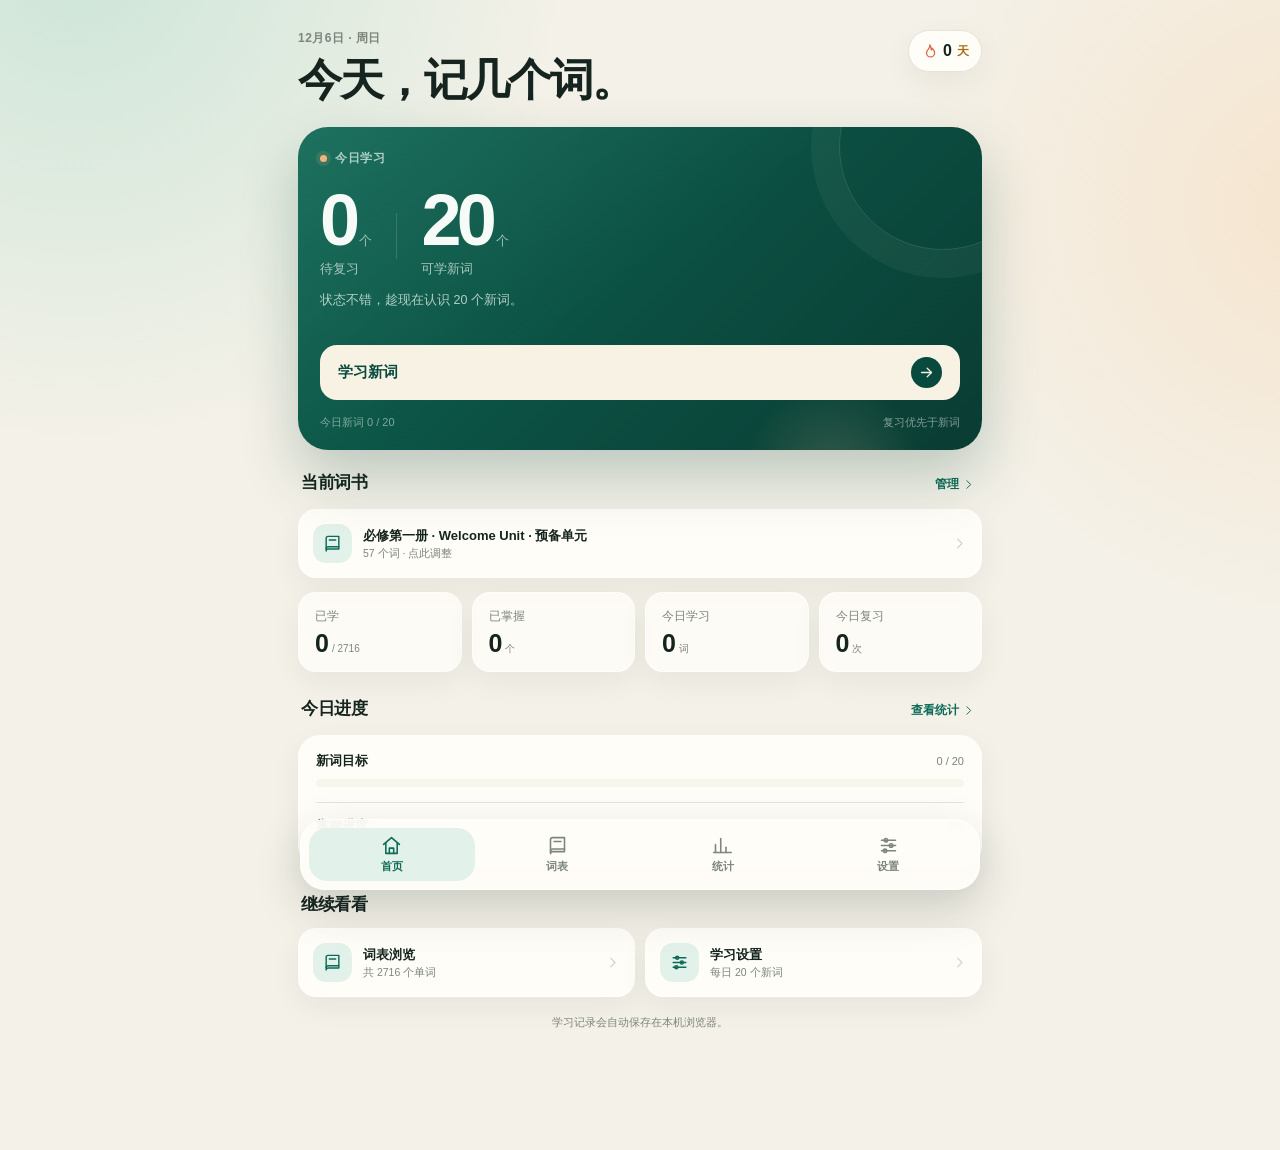
==== index.html @ fbceb752 "Add static vocab site and GitHub Pages workflow. Publish the repo root with configure-pages enableme" ====
<!DOCTYPE html>
<html lang="zh-CN">
<head>
  <meta charset="UTF-8">
  <meta name="viewport" content="width=device-width, initial-scale=1, viewport-fit=cover">
  <meta name="theme-color" content="#f4f1e8">
  <meta name="description" content="拾词：一款离线可用的轻量背单词应用，支持艾宾浩斯复习、发音与学习统计。">
  <title>拾词 · 背单词</title>
  <link rel="stylesheet" href="style.css">
</head>
<body>
  <div class="app" id="app">
    <main class="app-main" id="app-main">
      <!-- 首页 -->
      <section class="view" id="view-home" data-view="home"></section>

      <!-- 学习 / 复习 -->
      <section class="view study-view" id="view-study" data-view="study" hidden></section>

      <!-- 选择词书 -->
      <section class="view" id="view-books" data-view="books" hidden></section>

      <!-- 词表浏览 -->
      <section class="view" id="view-browse" data-view="browse" hidden></section>

      <!-- 学习统计 -->
      <section class="view" id="view-stats" data-view="stats" hidden></section>

      <!-- 设置 -->
      <section class="view" id="view-settings" data-view="settings" hidden></section>
    </main>

    <!-- 手机底部导航 -->
    <nav class="tabbar" id="tabbar" aria-label="主导航">
      <button class="tab-item" type="button" data-nav="home" aria-label="首页">
        <svg class="tab-icon" viewBox="0 0 24 24" fill="none" stroke="currentColor" stroke-width="1.8" stroke-linecap="round" stroke-linejoin="round" aria-hidden="true">
          <path d="M3 10.8 12 3l9 7.8"></path>
          <path d="M5.5 9.5V21h13V9.5"></path>
          <path d="M9.5 21v-6h5v6"></path>
        </svg>
        <span>首页</span>
      </button>
      <button class="tab-item" type="button" data-nav="browse" aria-label="词表">
        <svg class="tab-icon" viewBox="0 0 24 24" fill="none" stroke="currentColor" stroke-width="1.8" stroke-linecap="round" stroke-linejoin="round" aria-hidden="true">
          <path d="M4 5.5A2.5 2.5 0 0 1 6.5 3H20v16H6.5A2.5 2.5 0 0 0 4 21.5z"></path>
          <path d="M4 18.5A2.5 2.5 0 0 1 6.5 16H20"></path>
          <path d="M8 7.5h8"></path>
        </svg>
        <span>词表</span>
      </button>
      <button class="tab-item" type="button" data-nav="stats" aria-label="统计">
        <svg class="tab-icon" viewBox="0 0 24 24" fill="none" stroke="currentColor" stroke-width="1.8" stroke-linecap="round" stroke-linejoin="round" aria-hidden="true">
          <path d="M4 20V11"></path>
          <path d="M10 20V4"></path>
          <path d="M16 20v-6"></path>
          <path d="M22 20H2"></path>
        </svg>
        <span>统计</span>
      </button>
      <button class="tab-item" type="button" data-nav="settings" aria-label="设置">
        <svg class="tab-icon" viewBox="0 0 24 24" fill="none" stroke="currentColor" stroke-width="1.8" stroke-linecap="round" stroke-linejoin="round" aria-hidden="true">
          <path d="M4 6h16"></path>
          <path d="M4 12h16"></path>
          <path d="M4 18h16"></path>
          <circle cx="9" cy="6" r="2"></circle>
          <circle cx="15" cy="12" r="2"></circle>
          <circle cx="8" cy="18" r="2"></circle>
        </svg>
        <span>设置</span>
      </button>
    </nav>
  </div>

  <!-- 全局提示 -->
  <div class="toast" id="toast" role="status" aria-live="polite" aria-atomic="true"></div>

  <!-- 备份文件选择器 -->
  <input class="visually-hidden" id="import-backup-input" type="file" accept=".json,application/json" tabindex="-1" aria-hidden="true">

  <noscript>
    <div class="noscript">请启用 JavaScript 后使用拾词。</div>
  </noscript>

  <script src="words.js"></script>
  <script src="app.js"></script>
</body>
</html>
---- style.css ----
/* =========================================================
   拾词 · 样式
   手机优先、纯 CSS、无外部字体与资源。
   ========================================================= */

:root {
  --bg: #f4f1e8;
  --bg-glow: #dfeee6;
  --surface: #fffdf8;
  --surface-soft: #f8f5ec;
  --surface-tint: #eef7f2;
  --ink: #16241f;
  --ink-soft: #45524c;
  --muted: #7c857e;
  --line: #e8e3d8;
  --line-strong: #d5cfc1;

  --primary: #0d6b57;
  --primary-deep: #084b3e;
  --primary-soft: #e3f1eb;
  --accent: #d9673f;
  --accent-soft: #fbede5;
  --amber: #a96e17;
  --amber-soft: #fbf1dc;
  --danger: #b24f47;
  --danger-soft: #fae9e6;

  /* 图表色：来自经验证的双色分类色板（surface 上的对比度与色盲可分辨性均通过校验） */
  --chart-learned: #2a78d6;
  --chart-review: #eb6834;
  --chart-surface: #fffdf8;

  --shadow-soft: 0 10px 30px rgba(27, 49, 39, 0.06);
  --shadow-card: 0 22px 60px rgba(27, 49, 39, 0.11);
  --shadow-dock: 0 18px 46px rgba(24, 44, 35, 0.18);

  --radius-xl: 30px;
  --radius-lg: 22px;
  --radius-md: 16px;
  --radius-sm: 12px;
  --page-max: 720px;
  --dock-width: 680px;

  color-scheme: light;
}

* {
  box-sizing: border-box;
}

html {
  min-height: 100%;
  background: var(--bg);
}

body {
  min-width: 300px;
  min-height: 100vh;
  min-height: 100dvh;
  margin: 0;
  color: var(--ink);
  background:
    radial-gradient(circle at 6% -4%, rgba(190, 225, 210, 0.72), transparent 31rem),
    radial-gradient(circle at 103% 18%, rgba(246, 218, 184, 0.54), transparent 26rem),
    var(--bg);
  font-family: -apple-system, BlinkMacSystemFont, "Segoe UI", "PingFang SC",
    "Hiragino Sans GB", "Microsoft YaHei", "Noto Sans CJK SC", sans-serif;
  -webkit-font-smoothing: antialiased;
  -webkit-tap-highlight-color: transparent;
}

button,
input,
textarea {
  font: inherit;
}

button {
  color: inherit;
  border: 0;
  cursor: pointer;
}

button:disabled {
  cursor: not-allowed;
}

button,
a,
input,
textarea {
  -webkit-tap-highlight-color: transparent;
}

button:focus-visible,
a:focus-visible,
input:focus-visible,
textarea:focus-visible,
[tabindex]:focus-visible {
  outline: 3px solid rgba(13, 107, 87, 0.22);
  outline-offset: 2px;
}

::selection {
  color: #fff;
  background: var(--primary);
}

[hidden],
.visually-hidden {
  display: none !important;
}

.sr-only {
  position: absolute !important;
  width: 1px !important;
  height: 1px !important;
  padding: 0 !important;
  margin: -1px !important;
  overflow: hidden !important;
  clip: rect(0, 0, 0, 0) !important;
  white-space: nowrap !important;
  border: 0 !important;
}

.noscript {
  position: fixed;
  inset: 20px;
  z-index: 100;
  height: fit-content;
  padding: 18px;
  color: var(--ink);
  text-align: center;
  background: var(--surface);
  border-radius: var(--radius-md);
  box-shadow: var(--shadow-card);
}

.app {
  position: relative;
  width: 100%;
  max-width: var(--page-max);
  min-height: 100vh;
  min-height: 100dvh;
  margin: 0 auto;
}

.app-main {
  width: 100%;
}

.view {
  width: 100%;
}

.page {
  width: 100%;
  max-width: var(--page-max);
  min-height: 100vh;
  min-height: 100dvh;
  margin: 0 auto;
  padding: calc(24px + env(safe-area-inset-top)) 18px calc(118px + env(safe-area-inset-bottom));
}

.icon {
  display: inline-block;
  flex: 0 0 auto;
  vertical-align: -0.15em;
}

/* ---------- 底部导航 ---------- */

.tabbar {
  position: fixed;
  z-index: 30;
  bottom: calc(10px + env(safe-area-inset-bottom));
  left: 50%;
  display: grid;
  grid-template-columns: repeat(4, 1fr);
  width: min(calc(100% - 24px), var(--dock-width));
  padding: 8px;
  background: rgba(255, 253, 248, 0.92);
  border: 1px solid rgba(255, 255, 255, 0.78);
  border-radius: 25px;
  box-shadow: var(--shadow-dock);
  backdrop-filter: blur(20px) saturate(140%);
  -webkit-backdrop-filter: blur(20px) saturate(140%);
  transform: translateX(-50%);
}

.app.is-studying .tabbar {
  display: none;
}

.tab-item {
  display: flex;
  flex-direction: column;
  gap: 3px;
  align-items: center;
  justify-content: center;
  min-width: 0;
  height: 53px;
  color: var(--muted);
  background: transparent;
  border-radius: 18px;
  font-size: 11px;
  font-weight: 600;
  transition: color 160ms ease, background 160ms ease, transform 160ms ease;
}

.tab-item:active {
  transform: scale(0.94);
}

.tab-item.is-active {
  color: var(--primary);
  background: var(--primary-soft);
}

.tab-icon {
  width: 21px;
  height: 21px;
}

/* ---------- 通用标题与按钮 ---------- */

.page-head {
  display: flex;
  gap: 16px;
  align-items: flex-start;
  justify-content: space-between;
  margin-bottom: 22px;
}

.page-kicker,
.eyebrow {
  margin: 0 0 7px;
  color: var(--muted);
  font-size: 12px;
  font-weight: 650;
  letter-spacing: 0.1em;
}

.page-title {
  margin: 0;
  font-size: clamp(29px, 7.2vw, 38px);
  line-height: 1.16;
  letter-spacing: -0.035em;
}

.page-sub {
  max-width: 31em;
  margin: 9px 0 0;
  color: var(--ink-soft);
  font-size: 13.5px;
  line-height: 1.65;
}

.section {
  margin-top: 26px;
}

.section-head {
  display: flex;
  gap: 12px;
  align-items: baseline;
  justify-content: space-between;
  margin-bottom: 12px;
  padding: 0 3px;
}

.section-head h2 {
  margin: 0;
  font-size: 17px;
  line-height: 1.3;
  letter-spacing: -0.015em;
}

.text-link {
  display: inline-flex;
  gap: 3px;
  align-items: center;
  padding: 4px;
  color: var(--primary);
  background: transparent;
  font-size: 12px;
  font-weight: 650;
}

.btn {
  display: inline-flex;
  gap: 8px;
  align-items: center;
  justify-content: center;
  min-height: 48px;
  padding: 0 18px;
  border: 1px solid transparent;
  border-radius: 15px;
  font-size: 14px;
  font-weight: 700;
  transition: transform 150ms ease, background 150ms ease, border-color 150ms ease, opacity 150ms ease;
}

.btn:active {
  transform: scale(0.975);
}

.btn-primary {
  color: #fff;
  background: var(--primary);
}

.btn-primary:hover {
  background: var(--primary-deep);
}

.btn-secondary {
  color: var(--primary-deep);
  background: var(--surface);
  border-color: var(--line);
}

.btn-secondary:hover {
  background: var(--surface-soft);
  border-color: var(--line-strong);
}

.btn-ghost {
  color: var(--ink-soft);
  background: transparent;
  border-color: var(--line);
}

.btn-danger {
  color: var(--danger);
  background: var(--danger-soft);
  border-color: rgba(178, 79, 71, 0.16);
}

.btn-danger:hover {
  background: #f6deda;
}

.btn-block {
  width: 100%;
}

.btn-small {
  min-height: 39px;
  padding: 0 13px;
  border-radius: 12px;
  font-size: 12.5px;
}

.btn:disabled {
  opacity: 0.55;
}

.icon-button {
  display: inline-flex;
  flex: 0 0 auto;
  align-items: center;
  justify-content: center;
  width: 44px;
  height: 44px;
  color: var(--ink-soft);
  background: var(--surface);
  border: 1px solid var(--line);
  border-radius: 50%;
  transition: transform 150ms ease, background 150ms ease;
}

.icon-button:hover {
  background: var(--surface-soft);
}

.icon-button:active {
  transform: scale(0.93);
}

/* =========================================================
   首页
   ========================================================= */

.home-head {
  display: flex;
  gap: 16px;
  align-items: flex-start;
  justify-content: space-between;
  margin: 6px 0 22px;
}

.home-head h1 {
  max-width: 9em;
  margin: 0;
  font-size: clamp(31px, 8.5vw, 44px);
  line-height: 1.13;
  letter-spacing: -0.045em;
}

.date-label {
  margin: 0 0 8px;
  color: var(--muted);
  font-size: 12px;
  font-weight: 600;
  letter-spacing: 0.04em;
}

.streak-chip {
  display: flex;
  flex: 0 0 auto;
  gap: 5px;
  align-items: center;
  min-height: 42px;
  padding: 0 12px;
  color: var(--amber);
  background: var(--surface);
  border: 1px solid var(--line);
  border-radius: 999px;
  box-shadow: var(--shadow-soft);
  font-size: 12px;
  font-weight: 600;
}

.streak-chip strong {
  color: var(--ink);
  font-size: 16px;
  font-weight: 750;
}

.streak-chip .icon {
  color: var(--accent);
}

.hero-card {
  position: relative;
  overflow: hidden;
  padding: 23px 22px 20px;
  color: #f6fbf7;
  background:
    linear-gradient(145deg, rgba(255, 255, 255, 0.07), transparent 48%),
    linear-gradient(135deg, #0d6653 0%, #0b4d40 58%, #0a3c33 100%);
  border-radius: var(--radius-xl);
  box-shadow: 0 26px 58px rgba(9, 67, 54, 0.24);
}

.hero-card::before,
.hero-card::after {
  position: absolute;
  pointer-events: none;
  content: "";
  border-radius: 50%;
}

.hero-card::before {
  top: -84px;
  right: -64px;
  width: 205px;
  height: 205px;
  border: 1px solid rgba(220, 244, 230, 0.14);
  box-shadow: 0 0 0 28px rgba(220, 244, 230, 0.045);
}

.hero-card::after {
  right: 58px;
  bottom: -112px;
  width: 180px;
  height: 180px;
  background: radial-gradient(circle, rgba(246, 205, 164, 0.17), transparent 70%);
}

.hero-kicker {
  position: relative;
  z-index: 1;
  display: flex;
  gap: 8px;
  align-items: center;
  margin: 0;
  color: rgba(238, 249, 243, 0.7);
  font-size: 12px;
  font-weight: 600;
  letter-spacing: 0.06em;
}

.hero-kicker::before {
  width: 7px;
  height: 7px;
  background: #f0b57d;
  border-radius: 50%;
  box-shadow: 0 0 0 4px rgba(240, 181, 125, 0.13);
  content: "";
}

.hero-stats {
  position: relative;
  z-index: 1;
  display: flex;
  gap: 24px;
  align-items: flex-end;
  margin: 20px 0 13px;
}

.hero-stat {
  min-width: 0;
}

.hero-number {
  display: inline-block;
  font-size: clamp(52px, 15vw, 72px);
  font-weight: 760;
  line-height: 0.92;
  letter-spacing: -0.065em;
}

.hero-unit {
  margin-left: 4px;
  color: rgba(242, 249, 245, 0.62);
  font-size: 13px;
  font-weight: 500;
}

.hero-label {
  display: block;
  margin-top: 8px;
  color: rgba(242, 249, 245, 0.67);
  font-size: 12.5px;
}

.hero-divider {
  width: 1px;
  height: 46px;
  margin-bottom: 19px;
  background: rgba(255, 255, 255, 0.14);
}

.hero-copy {
  position: relative;
  z-index: 1;
  min-height: 2.9em;
  margin: 0 0 18px;
  color: rgba(241, 249, 245, 0.72);
  font-size: 12.5px;
  line-height: 1.55;
}

.hero-cta {
  position: relative;
  z-index: 1;
  display: flex;
  gap: 10px;
  align-items: center;
  justify-content: space-between;
  width: 100%;
  min-height: 55px;
  padding: 0 18px;
  color: var(--primary-deep);
  background: #f8f2e4;
  border-radius: 17px;
  font-size: 14.5px;
  font-weight: 750;
  transition: transform 150ms ease, background 150ms ease;
}

.hero-cta:not(:disabled):hover {
  background: #fffaf0;
}

.hero-cta:not(:disabled):active {
  transform: scale(0.985);
}

.hero-cta:disabled {
  color: rgba(8, 75, 62, 0.52);
  background: rgba(248, 242, 228, 0.54);
}

.hero-cta-arrow {
  display: inline-flex;
  align-items: center;
  justify-content: center;
  width: 31px;
  height: 31px;
  color: #f8f2e4;
  background: var(--primary-deep);
  border-radius: 50%;
}

.hero-cta:disabled .hero-cta-arrow {
  color: rgba(8, 75, 62, 0.42);
  background: rgba(8, 75, 62, 0.09);
}

.hero-foot {
  position: relative;
  z-index: 1;
  display: flex;
  gap: 12px;
  align-items: center;
  justify-content: space-between;
  margin-top: 15px;
  color: rgba(241, 249, 245, 0.5);
  font-size: 11px;
}

.hero-foot span:last-child {
  text-align: right;
}

.stats-grid {
  display: grid;
  grid-template-columns: repeat(2, minmax(0, 1fr));
  gap: 10px;
  margin-top: 14px;
}

.stat-card {
  min-width: 0;
  padding: 16px 16px 15px;
  background: rgba(255, 253, 248, 0.82);
  border: 1px solid rgba(255, 255, 255, 0.72);
  border-radius: 18px;
  box-shadow: var(--shadow-soft);
}

.stat-label {
  display: block;
  margin-bottom: 7px;
  color: var(--muted);
  font-size: 11.5px;
}

.stat-value {
  display: flex;
  gap: 4px;
  align-items: baseline;
  color: var(--ink);
  font-size: 25px;
  font-weight: 750;
  line-height: 1;
  letter-spacing: -0.04em;
}

.stat-value small {
  color: var(--muted);
  font-size: 10px;
  font-weight: 500;
  letter-spacing: 0;
}

.panel {
  padding: 17px 17px 15px;
  background: var(--surface);
  border: 1px solid rgba(255, 255, 255, 0.7);
  border-radius: var(--radius-lg);
  box-shadow: var(--shadow-soft);
}

.goal-row + .goal-row {
  margin-top: 15px;
  padding-top: 15px;
  border-top: 1px solid var(--line);
}

.goal-head {
  display: flex;
  gap: 12px;
  align-items: baseline;
  justify-content: space-between;
  margin-bottom: 9px;
  color: var(--ink-soft);
  font-size: 12.5px;
}

.goal-head strong {
  color: var(--ink);
  font-size: 12.5px;
}

.goal-head span {
  color: var(--muted);
  font-size: 11px;
}

.progress-track {
  width: 100%;
  height: 8px;
  overflow: hidden;
  background: var(--surface-soft);
  border-radius: 999px;
}

.progress-fill {
  display: block;
  width: 0;
  height: 100%;
  background: linear-gradient(90deg, #0d6b57, #55a786);
  border-radius: inherit;
  transition: width 420ms cubic-bezier(0.2, 0.75, 0.2, 1);
}

.progress-fill.is-warm {
  background: linear-gradient(90deg, #d9673f, #e8a06e);
}

.link-grid {
  display: grid;
  grid-template-columns: repeat(2, minmax(0, 1fr));
  gap: 10px;
}

.link-card {
  display: flex;
  gap: 11px;
  align-items: center;
  min-width: 0;
  padding: 14px;
  text-align: left;
  background: var(--surface);
  border: 1px solid rgba(255, 255, 255, 0.7);
  border-radius: 18px;
  box-shadow: var(--shadow-soft);
  transition: transform 150ms ease, box-shadow 150ms ease;
}

.link-card:hover {
  box-shadow: 0 14px 35px rgba(27, 49, 39, 0.09);
  transform: translateY(-1px);
}

.link-card:active {
  transform: scale(0.98);
}

.link-icon {
  display: flex;
  flex: 0 0 auto;
  align-items: center;
  justify-content: center;
  width: 39px;
  height: 39px;
  color: var(--primary);
  background: var(--primary-soft);
  border-radius: 13px;
}

.link-copy {
  min-width: 0;
}

.link-copy strong {
  display: block;
  font-size: 13px;
  line-height: 1.4;
}

.link-copy span {
  display: block;
  overflow: hidden;
  margin-top: 2px;
  color: var(--muted);
  font-size: 10.5px;
  text-overflow: ellipsis;
  white-space: nowrap;
}

.link-arrow {
  margin-left: auto;
  color: var(--line-strong);
}

.muted-note {
  margin: 17px 4px 0;
  color: var(--muted);
  font-size: 11px;
  line-height: 1.6;
  text-align: center;
}

.empty-home {
  padding: 44px 22px;
  text-align: center;
  background: var(--surface);
  border: 1px dashed var(--line-strong);
  border-radius: var(--radius-lg);
}

.empty-home .empty-icon {
  margin: 0 auto 14px;
}

/* =========================================================
   学习 / 复习
   ========================================================= */

.study-view {
  padding: 0;
}

.study-page {
  display: flex;
  flex-direction: column;
  width: 100%;
  max-width: var(--page-max);
  height: 100vh;
  height: 100dvh;
  margin: 0 auto;
  padding: calc(12px + env(safe-area-inset-top)) 16px calc(14px + env(safe-area-inset-bottom));
  overflow: hidden;
}

.study-topbar {
  display: flex;
  flex: 0 0 auto;
  gap: 13px;
  align-items: center;
  padding: 0 2px 13px;
}

.study-back {
  width: 42px;
  height: 42px;
  background: rgba(255, 253, 248, 0.78);
}

.study-progress {
  flex: 1;
  min-width: 0;
}

.study-progress-copy {
  display: flex;
  gap: 10px;
  align-items: center;
  justify-content: space-between;
  margin-bottom: 7px;
  color: var(--muted);
  font-size: 11px;
}

.study-progress-copy strong {
  color: var(--ink-soft);
  font-weight: 700;
}

.study-progress-copy span:last-child {
  overflow: hidden;
  text-overflow: ellipsis;
  white-space: nowrap;
}

.study-progress-track {
  width: 100%;
  height: 6px;
  overflow: hidden;
  background: rgba(255, 253, 248, 0.66);
  border-radius: 999px;
}

.study-progress-fill {
  display: block;
  width: 0;
  height: 100%;
  background: var(--primary);
  border-radius: inherit;
  transition: width 300ms ease;
}

.study-main {
  display: flex;
  flex: 1 1 auto;
  flex-direction: column;
  min-height: 0;
}

.word-card {
  display: flex;
  flex: 1 1 auto;
  flex-direction: column;
  min-height: 0;
  padding: 19px 20px 22px;
  overflow-y: auto;
  overscroll-behavior: contain;
  background: var(--surface);
  border: 1px solid rgba(255, 255, 255, 0.82);
  border-radius: var(--radius-xl);
  box-shadow: var(--shadow-card);
  scrollbar-width: thin;
  scrollbar-color: var(--line-strong) transparent;
  animation: card-in 280ms cubic-bezier(0.2, 0.78, 0.2, 1);
}

@keyframes card-in {
  from {
    opacity: 0;
    transform: translateY(8px) scale(0.992);
  }
  to {
    opacity: 1;
    transform: translateY(0) scale(1);
  }
}

.card-meta {
  display: flex;
  flex: 0 0 auto;
  gap: 10px;
  align-items: center;
  justify-content: space-between;
}

.card-meta-left {
  display: flex;
  flex-wrap: wrap;
  gap: 7px;
  align-items: center;
  min-width: 0;
}

.mode-badge {
  display: inline-flex;
  gap: 5px;
  align-items: center;
  height: 27px;
  padding: 0 10px;
  border-radius: 999px;
  font-size: 10.5px;
  font-weight: 700;
  letter-spacing: 0.03em;
}

.mode-badge.is-new {
  color: #92512f;
  background: var(--accent-soft);
}

.mode-badge.is-review {
  color: var(--primary-deep);
  background: var(--primary-soft);
}

.stage-label {
  color: var(--muted);
  font-size: 10.5px;
  font-variant-numeric: tabular-nums;
}

.card-tag {
  color: var(--muted);
  font-size: 10.5px;
}

.word-main {
  flex: 0 0 auto;
  padding: clamp(23px, 5.5vh, 48px) 0 20px;
  text-align: center;
}

.word-title {
  max-width: 100%;
  margin: 0;
  overflow-wrap: anywhere;
  color: var(--ink);
  font-size: clamp(45px, 13.2vw, 70px);
  font-weight: 760;
  line-height: 1.03;
  letter-spacing: -0.045em;
}

.word-title.is-long {
  font-size: clamp(32px, 9.8vw, 50px);
  letter-spacing: -0.03em;
}

.word-phonetic {
  min-height: 1.4em;
  margin: 12px 0 0;
  color: var(--muted);
  font-size: 14px;
  letter-spacing: 0.015em;
}

.audio-actions {
  display: flex;
  gap: 8px;
  justify-content: center;
  margin-top: 15px;
}

.audio-pill {
  display: inline-flex;
  gap: 5px;
  align-items: center;
  justify-content: center;
  height: 34px;
  padding: 0 12px;
  color: var(--ink-soft);
  background: var(--surface-soft);
  border: 1px solid var(--line);
  border-radius: 999px;
  font-size: 11.5px;
  font-weight: 650;
  transition: color 150ms ease, background 150ms ease, transform 150ms ease;
}

.audio-pill:hover {
  color: var(--primary);
  background: var(--primary-soft);
}

.audio-pill:active {
  transform: scale(0.94);
}

.meaning-zone {
  flex: 0 0 auto;
  margin-top: auto;
}

.meaning-cover {
  display: flex;
  flex-direction: column;
  gap: 6px;
  align-items: center;
  justify-content: center;
  width: 100%;
  min-height: clamp(158px, 25vh, 218px);
  padding: 20px;
  color: var(--ink-soft);
  background:
    radial-gradient(circle at 50% 20%, rgba(227, 241, 235, 0.85), transparent 48%),
    var(--surface-soft);
  border: 1px dashed var(--line-strong);
  border-radius: 20px;
  transition: background 180ms ease, border-color 180ms ease;
}

.meaning-cover:hover {
  background:
    radial-gradient(circle at 50% 20%, rgba(227, 241, 235, 1), transparent 50%),
    var(--surface-soft);
  border-color: #bfcfc5;
}

.meaning-cover:active {
  transform: scale(0.995);
}

.meaning-cover-icon {
  display: flex;
  align-items: center;
  justify-content: center;
  width: 46px;
  height: 46px;
  margin-bottom: 3px;
  color: var(--primary);
  background: rgba(255, 253, 248, 0.75);
  border-radius: 50%;
  box-shadow: 0 8px 18px rgba(13, 107, 87, 0.08);
}

.meaning-cover-title {
  color: var(--ink);
  font-size: 14px;
  font-weight: 700;
}

.meaning-cover-sub {
  color: var(--muted);
  font-size: 11px;
}

.meaning-content {
  padding: 2px 0 0;
  animation: fade-up 220ms ease both;
}

@keyframes fade-up {
  from {
    opacity: 0;
    transform: translateY(5px);
  }
  to {
    opacity: 1;
    transform: translateY(0);
  }
}

.definition-line {
  display: flex;
  gap: 9px;
  align-items: flex-start;
}

.pos-pill {
  display: inline-flex;
  flex: 0 0 auto;
  align-items: center;
  height: 24px;
  margin-top: 2px;
  padding: 0 8px;
  color: var(--primary);
  background: var(--primary-soft);
  border-radius: 7px;
  font-size: 10.5px;
  font-weight: 700;
}

.definition-text {
  margin: 0;
  color: var(--ink);
  font-size: clamp(18px, 4.5vw, 21px);
  font-weight: 620;
  line-height: 1.55;
}

.info-block {
  margin-top: 17px;
  padding-top: 15px;
  border-top: 1px solid var(--line);
}

.info-title {
  margin: 0 0 9px;
  color: var(--muted);
  font-size: 10px;
  font-weight: 700;
  letter-spacing: 0.11em;
}

.collocation-list {
  display: grid;
  gap: 6px;
  margin: 0;
  padding: 0;
  list-style: none;
}

.collocation-item {
  display: flex;
  gap: 12px;
  align-items: baseline;
  justify-content: space-between;
  padding: 9px 11px;
  background: var(--surface-soft);
  border-radius: 11px;
}

.collocation-en {
  color: var(--ink);
  font-size: 13px;
  font-weight: 600;
  line-height: 1.45;
  overflow-wrap: anywhere;
}

.collocation-cn {
  flex: 0 0 auto;
  color: var(--muted);
  font-size: 11px;
  line-height: 1.45;
  text-align: right;
}

.example-box {
  margin: 0;
  padding: 12px 14px;
  background: var(--surface-tint);
  border-left: 3px solid var(--primary);
  border-radius: 0 13px 13px 0;
}

.example-en {
  margin: 0;
  color: var(--ink);
  font-size: 13.5px;
  line-height: 1.65;
  overflow-wrap: anywhere;
}

.example-cn {
  margin: 5px 0 0;
  color: var(--ink-soft);
  font-size: 11.5px;
  line-height: 1.6;
}

.study-bottom {
  flex: 0 0 auto;
  padding-top: 4px;
}

.rating-bar {
  display: grid;
  grid-template-columns: repeat(3, minmax(0, 1fr));
  gap: 9px;
  padding-top: 11px;
}

.rating-btn {
  display: flex;
  gap: 8px;
  align-items: center;
  justify-content: center;
  min-width: 0;
  height: 66px;
  padding: 0 10px;
  border: 1px solid transparent;
  border-radius: 18px;
  transition: transform 140ms ease, filter 140ms ease, background 140ms ease;
}

.rating-btn:active {
  transform: scale(0.96);
}

.rating-icon {
  display: flex;
  flex: 0 0 auto;
  align-items: center;
  justify-content: center;
  width: 28px;
  height: 28px;
  border-radius: 50%;
  font-size: 14px;
  font-weight: 800;
}

.rating-copy {
  display: flex;
  flex-direction: column;
  min-width: 0;
  text-align: left;
}

.rating-copy b {
  font-size: 13.5px;
  line-height: 1.3;
  white-space: nowrap;
}

.rating-copy small {
  margin-top: 2px;
  font-size: 9.5px;
  font-weight: 500;
  white-space: nowrap;
  opacity: 0.68;
}

.rating-known {
  color: #0b604f;
  background: #e7f4ed;
  border-color: #d1eadd;
}

.rating-known .rating-icon {
  color: #fff;
  background: #1d856b;
}

.rating-fuzzy {
  color: #8d5e14;
  background: #fcf2df;
  border-color: #f1e2c4;
}

.rating-fuzzy .rating-icon {
  color: #fff;
  background: #cf9236;
}

.rating-unknown {
  color: #99433b;
  background: #fbece9;
  border-color: #f1d8d3;
}

.rating-unknown .rating-icon {
  color: #fff;
  background: #c8675d;
}

/* =========================================================
   选择词书 / 册与单元筛选
   ========================================================= */

.selection-section {
  margin-top: 22px;
}

.selection-card {
  width: 100%;
}

.filter-row {
  display: flex;
  flex-wrap: wrap;
  gap: 8px;
  margin-top: 10px;
}

.filter-field {
  display: flex;
  flex: 1 1 140px;
  gap: 8px;
  align-items: center;
  min-width: 0;
  height: 42px;
  padding: 0 12px;
  background: rgba(255, 253, 248, 0.78);
  border: 1px solid var(--line);
  border-radius: 13px;
}

.filter-label {
  flex: 0 0 auto;
  color: var(--muted);
  font-size: 11px;
  font-weight: 650;
}

.filter-select {
  flex: 1 1 auto;
  width: 100%;
  min-width: 0;
  height: 38px;
  color: var(--ink-soft);
  background: transparent;
  border: 0;
  outline: none;
  font-size: 12px;
  font-weight: 600;
}

.filter-select:focus-visible {
  outline: 2px solid rgba(13, 107, 87, 0.22);
  outline-offset: 2px;
  border-radius: 6px;
}

.books-summary {
  display: flex;
  gap: 12px;
  align-items: flex-start;
  justify-content: space-between;
  margin-bottom: 16px;
  padding: 17px 18px;
  background: linear-gradient(135deg, var(--surface-tint), var(--surface));
  border: 1px solid rgba(13, 107, 87, 0.12);
  border-radius: var(--radius-lg);
  box-shadow: var(--shadow-soft);
}

.books-summary-main {
  min-width: 0;
}

.books-summary-count {
  margin: 0;
  font-size: 19px;
  font-weight: 750;
  line-height: 1.3;
  letter-spacing: -0.02em;
}

.books-summary-copy {
  margin: 5px 0 0;
  color: var(--ink-soft);
  font-size: 11.5px;
  line-height: 1.6;
}

.books-summary .text-link {
  flex: 0 0 auto;
  white-space: nowrap;
}

.book-list {
  display: grid;
  gap: 10px;
}

.book-card {
  overflow: hidden;
  background: rgba(255, 253, 248, 0.92);
  border: 1px solid rgba(255, 255, 255, 0.72);
  border-radius: 20px;
  box-shadow: var(--shadow-soft);
  transition: border-color 160ms ease;
}

.book-card.has-selection {
  border-color: rgba(13, 107, 87, 0.25);
}

.book-card-head {
  display: flex;
  gap: 4px;
  align-items: stretch;
  padding: 4px 8px 4px 4px;
}

.book-toggle {
  display: flex;
  flex: 1 1 auto;
  gap: 10px;
  align-items: center;
  min-width: 0;
  padding: 11px 10px;
  text-align: left;
  background: transparent;
  border-radius: 14px;
  transition: background 150ms ease;
}

.book-toggle:hover {
  background: var(--surface-soft);
}

.book-toggle-copy {
  display: flex;
  flex-direction: column;
  gap: 3px;
  min-width: 0;
}

.book-name {
  font-size: 15px;
  font-weight: 750;
  line-height: 1.35;
  letter-spacing: -0.01em;
}

.book-count {
  color: var(--muted);
  font-size: 11px;
  line-height: 1.4;
}

.book-chevron {
  flex: 0 0 auto;
  margin-left: auto;
  color: var(--line-strong);
  transition: transform 160ms ease;
}

.book-chevron.is-open {
  transform: rotate(90deg);
}

.book-select-all {
  display: flex;
  flex: 0 0 auto;
  gap: 6px;
  align-items: center;
  padding: 0 9px;
  color: var(--ink-soft);
  font-size: 11.5px;
  font-weight: 650;
  white-space: nowrap;
  cursor: pointer;
}

.book-select-all input,
.unit-option input {
  flex: 0 0 auto;
  width: 17px;
  height: 17px;
  margin: 0;
  accent-color: var(--primary);
}

.book-panel {
  padding: 0 12px 12px;
}

.unit-option {
  display: flex;
  gap: 11px;
  align-items: center;
  padding: 11px 10px;
  border-top: 1px solid var(--line);
  border-radius: 10px;
  cursor: pointer;
  transition: background 150ms ease;
}

.unit-option:hover {
  background: var(--surface-soft);
}

.unit-option.is-selected {
  background: rgba(227, 241, 235, 0.5);
}

.unit-copy {
  display: flex;
  flex: 1 1 auto;
  gap: 10px;
  align-items: center;
  justify-content: space-between;
  min-width: 0;
}

.unit-title {
  min-width: 0;
  font-size: 13px;
  line-height: 1.45;
}

.unit-count {
  flex: 0 0 auto;
  color: var(--muted);
  font-size: 10.5px;
  white-space: nowrap;
}

@media (max-width: 360px) {
  .book-select-all {
    padding: 0 5px;
    font-size: 10.5px;
  }

  .book-count {
    font-size: 10px;
  }
}

@media (hover: hover) {
  .rating-known:hover {
    background: #dcf0e7;
  }

  .rating-fuzzy:hover {
    background: #faebd1;
  }

  .rating-unknown:hover {
    background: #f8e2de;
  }
}

.rating-hint {
  margin: 8px 0 0;
  color: var(--muted);
  font-size: 10px;
  text-align: center;
}

.app.is-answering .rating-btn {
  pointer-events: none;
}

/* 本轮完成 */

.summary-shell {
  display: flex;
  flex: 1 1 auto;
  min-height: 0;
  align-items: center;
  justify-content: center;
  padding: 10px 0;
}

.summary-card {
  width: 100%;
  max-width: 460px;
  padding: 32px 23px 24px;
  text-align: center;
  background: var(--surface);
  border: 1px solid rgba(255, 255, 255, 0.82);
  border-radius: var(--radius-xl);
  box-shadow: var(--shadow-card);
  animation: card-in 280ms ease both;
}

.summary-orbit {
  position: relative;
  display: flex;
  align-items: center;
  justify-content: center;
  width: 82px;
  height: 82px;
  margin: 0 auto 20px;
  background: var(--primary-soft);
  border-radius: 50%;
}

.summary-orbit::before,
.summary-orbit::after {
  position: absolute;
  border: 1px solid rgba(13, 107, 87, 0.12);
  border-radius: 50%;
  content: "";
}

.summary-orbit::before {
  inset: -8px;
}

.summary-orbit::after {
  inset: -17px;
  border-color: rgba(13, 107, 87, 0.07);
}

.summary-icon {
  display: flex;
  align-items: center;
  justify-content: center;
  width: 52px;
  height: 52px;
  color: #fff;
  background: var(--primary);
  border-radius: 50%;
  box-shadow: 0 10px 25px rgba(13, 107, 87, 0.26);
}

.summary-eyebrow {
  margin: 0 0 8px;
  color: var(--primary);
  font-size: 11px;
  font-weight: 700;
  letter-spacing: 0.12em;
}

.summary-title {
  margin: 0;
  font-size: clamp(25px, 7vw, 33px);
  line-height: 1.25;
  letter-spacing: -0.035em;
}

.summary-copy {
  margin: 9px auto 21px;
  color: var(--ink-soft);
  font-size: 12.5px;
  line-height: 1.65;
}

.summary-metrics {
  display: grid;
  grid-template-columns: repeat(3, minmax(0, 1fr));
  gap: 8px;
  margin-bottom: 20px;
  padding: 13px 5px;
  background: var(--surface-soft);
  border-radius: 16px;
}

.summary-metric strong {
  display: block;
  color: var(--ink);
  font-size: 21px;
  font-weight: 750;
  line-height: 1.15;
}

.summary-metric span {
  display: block;
  margin-top: 3px;
  color: var(--muted);
  font-size: 10px;
}

.summary-actions {
  display: grid;
  gap: 9px;
}

.summary-note {
  margin: 15px 0 0;
  color: var(--muted);
  font-size: 10.5px;
  line-height: 1.6;
}

/* =========================================================
   词表浏览
   ========================================================= */

.search-box {
  display: flex;
  gap: 9px;
  align-items: center;
  height: 52px;
  padding: 0 12px 0 14px;
  background: var(--surface);
  border: 1px solid rgba(255, 255, 255, 0.78);
  border-radius: 16px;
  box-shadow: var(--shadow-soft);
  transition: border-color 150ms ease, box-shadow 150ms ease;
}

.search-box:focus-within {
  border-color: rgba(13, 107, 87, 0.45);
  box-shadow: 0 0 0 4px rgba(13, 107, 87, 0.07), var(--shadow-soft);
}

.search-icon {
  color: var(--muted);
}

.search-input {
  flex: 1;
  min-width: 0;
  height: 100%;
  padding: 0;
  color: var(--ink);
  background: transparent;
  border: 0;
  outline: 0;
  font-size: 14px;
}

.search-input::placeholder {
  color: #a1a8a2;
}

.search-clear {
  display: flex;
  flex: 0 0 auto;
  align-items: center;
  justify-content: center;
  width: 30px;
  height: 30px;
  color: var(--muted);
  background: var(--surface-soft);
  border-radius: 50%;
}

.filter-strip {
  display: flex;
  gap: 7px;
  margin: 13px -18px 0;
  padding: 3px 18px 5px;
  overflow-x: auto;
  scrollbar-width: none;
}

.filter-strip::-webkit-scrollbar {
  display: none;
}

.filter-chip {
  flex: 0 0 auto;
  height: 36px;
  padding: 0 14px;
  color: var(--ink-soft);
  background: rgba(255, 253, 248, 0.78);
  border: 1px solid var(--line);
  border-radius: 999px;
  font-size: 12px;
  font-weight: 600;
  white-space: nowrap;
  transition: color 150ms ease, background 150ms ease, border-color 150ms ease;
}

.filter-chip.is-active {
  color: #fff;
  background: var(--primary);
  border-color: var(--primary);
}

.browse-summary {
  margin: 14px 3px 10px;
  color: var(--muted);
  font-size: 11px;
}

.vocab-list {
  display: grid;
  gap: 9px;
}

.vocab-row {
  display: flex;
  gap: 12px;
  align-items: flex-start;
  justify-content: space-between;
  padding: 14px 13px 14px 16px;
  background: rgba(255, 253, 248, 0.9);
  border: 1px solid rgba(255, 255, 255, 0.72);
  border-radius: 18px;
  box-shadow: var(--shadow-soft);
}

.vocab-copy {
  min-width: 0;
}

.vocab-wordline {
  display: flex;
  flex-wrap: wrap;
  gap: 4px 9px;
  align-items: baseline;
}

.vocab-word {
  margin: 0;
  overflow-wrap: anywhere;
  color: var(--ink);
  font-size: 21px;
  font-weight: 720;
  line-height: 1.2;
  letter-spacing: -0.025em;
}

.vocab-phonetic {
  color: var(--muted);
  font-size: 11px;
}

.vocab-def {
  margin: 7px 0 0;
  color: var(--ink-soft);
  font-size: 12.5px;
  line-height: 1.55;
}

.vocab-pos {
  display: inline-block;
  margin-right: 4px;
  color: var(--primary);
  font-size: 10.5px;
  font-weight: 700;
}

.vocab-meta {
  display: flex;
  flex-wrap: wrap;
  gap: 6px;
  align-items: center;
  margin-top: 8px;
}

.vocab-tag {
  color: var(--muted);
  font-size: 9.5px;
}

.vocab-stage {
  color: var(--muted);
  font-size: 9.5px;
}

.vocab-side {
  display: flex;
  flex: 0 0 auto;
  flex-direction: column;
  gap: 8px;
  align-items: flex-end;
}

.vocab-status {
  height: 22px;
  padding: 0 8px;
  border-radius: 999px;
  font-size: 9.5px;
  font-weight: 700;
  line-height: 22px;
  white-space: nowrap;
}

.status-new {
  color: #7c6350;
  background: #f3ede3;
}

.status-learning {
  color: var(--primary-deep);
  background: var(--primary-soft);
}

.status-due {
  color: #935426;
  background: var(--accent-soft);
}

.status-mastered {
  color: #356d33;
  background: #e8f3e4;
}

.speak-mini {
  display: flex;
  align-items: center;
  justify-content: center;
  width: 33px;
  height: 33px;
  color: var(--primary);
  background: var(--primary-soft);
  border-radius: 50%;
  transition: transform 140ms ease, background 140ms ease;
}

.speak-mini:hover {
  background: #d9ece3;
}

.speak-mini:active {
  transform: scale(0.9);
}

.load-more {
  width: 100%;
  margin-top: 13px;
}

.empty-state {
  padding: 46px 22px;
  text-align: center;
  background: rgba(255, 253, 248, 0.58);
  border: 1px dashed var(--line-strong);
  border-radius: var(--radius-lg);
}

.empty-icon {
  display: flex;
  align-items: center;
  justify-content: center;
  width: 54px;
  height: 54px;
  margin: 0 auto 13px;
  color: var(--primary);
  background: var(--primary-soft);
  border-radius: 50%;
}

.empty-state h3 {
  margin: 0;
  font-size: 15px;
}

.empty-state p {
  margin: 7px 0 0;
  color: var(--muted);
  font-size: 12px;
  line-height: 1.6;
}

/* =========================================================
   统计
   ========================================================= */

.streak-banner {
  display: flex;
  gap: 15px;
  align-items: center;
  padding: 20px;
  background:
    radial-gradient(circle at 92% 12%, rgba(239, 180, 123, 0.24), transparent 8rem),
    var(--surface);
  border: 1px solid rgba(255, 255, 255, 0.76);
  border-radius: var(--radius-lg);
  box-shadow: var(--shadow-soft);
}

.streak-flame {
  display: flex;
  flex: 0 0 auto;
  align-items: center;
  justify-content: center;
  width: 54px;
  height: 54px;
  color: #fff;
  background: linear-gradient(145deg, #e18458, #cf5e38);
  border-radius: 18px;
  box-shadow: 0 10px 22px rgba(207, 94, 56, 0.22);
}

.streak-copy {
  min-width: 0;
}

.streak-label {
  margin: 0;
  color: var(--ink-soft);
  font-size: 11.5px;
  font-weight: 600;
}

.streak-figure {
  display: flex;
  gap: 4px;
  align-items: baseline;
  margin-top: 1px;
}

.streak-number {
  color: var(--ink);
  font-size: 42px;
  font-weight: 760;
  line-height: 1;
  letter-spacing: -0.045em;
}

.streak-unit {
  color: var(--muted);
  font-size: 12px;
}

.streak-sub {
  margin: 3px 0 0;
  color: var(--muted);
  font-size: 10.5px;
}

.kpi-grid {
  display: grid;
  grid-template-columns: repeat(2, minmax(0, 1fr));
  gap: 9px;
  margin-top: 11px;
}

.kpi-card {
  padding: 14px 15px;
  background: rgba(255, 253, 248, 0.78);
  border: 1px solid rgba(255, 255, 255, 0.7);
  border-radius: 17px;
  box-shadow: var(--shadow-soft);
}

.kpi-label {
  margin: 0;
  color: var(--muted);
  font-size: 10.5px;
}

.kpi-value {
  display: flex;
  gap: 3px;
  align-items: baseline;
  margin-top: 5px;
  color: var(--ink);
  font-size: 24px;
  font-weight: 750;
  line-height: 1;
  letter-spacing: -0.04em;
}

.kpi-value small {
  color: var(--muted);
  font-size: 9.5px;
  font-weight: 500;
  letter-spacing: 0;
}

.kpi-detail {
  margin: 6px 0 0;
  color: var(--muted);
  font-size: 9.5px;
}

.chart-card {
  margin-top: 22px;
  padding: 19px 15px 14px;
  background: var(--chart-surface);
  border: 1px solid rgba(255, 255, 255, 0.8);
  border-radius: var(--radius-lg);
  box-shadow: var(--shadow-soft);
}

.chart-header {
  display: flex;
  gap: 12px;
  align-items: flex-start;
  justify-content: space-between;
}

.chart-title {
  margin: 0;
  color: var(--ink);
  font-size: 16px;
  line-height: 1.35;
  letter-spacing: -0.015em;
}

.chart-subtitle {
  margin: 4px 0 0;
  color: var(--muted);
  font-size: 10.5px;
}

.chart-legend {
  display: flex;
  flex-wrap: wrap;
  gap: 10px;
  justify-content: flex-end;
  padding-top: 2px;
}

.legend-item {
  display: inline-flex;
  gap: 5px;
  align-items: center;
  color: var(--ink-soft);
  font-size: 10px;
  white-space: nowrap;
}

.legend-swatch {
  width: 9px;
  height: 9px;
  border-radius: 2px;
}

.legend-swatch.learned {
  background: var(--chart-learned);
}

.legend-swatch.review {
  background: var(--chart-review);
}

.week-chart {
  display: grid;
  grid-template-columns: repeat(7, minmax(0, 1fr));
  gap: 3px;
  margin-top: 23px;
}

.chart-col {
  position: relative;
  display: flex;
  flex-direction: column;
  align-items: center;
  min-width: 0;
  padding-top: 2px;
  border-radius: 10px;
  outline: none;
}

.chart-zero {
  display: block;
  width: 6px;
  height: 2px;
  margin-bottom: 0;
  background: var(--line-strong);
  border-radius: 999px;
}

.chart-value {
  display: block;
  height: 17px;
  color: var(--muted);
  font-size: 9px;
  font-variant-numeric: tabular-nums;
  line-height: 17px;
}

.chart-track {
  display: flex;
  align-items: flex-end;
  justify-content: center;
  width: 100%;
  height: 124px;
  border-bottom: 1px solid var(--line-strong);
}

.chart-bar {
  display: flex;
  flex-direction: column;
  width: min(20px, 62%);
  min-height: 0;
  overflow: hidden;
  border-radius: 4px 4px 0 0;
  transform-origin: bottom center;
  transition: transform 160ms ease, filter 160ms ease;
}

.chart-col:hover .chart-bar,
.chart-col:focus .chart-bar {
  filter: saturate(1.08) brightness(1.015);
  transform: translateY(-2px);
}

.chart-col:focus-visible {
  outline: 2px solid rgba(13, 107, 87, 0.32);
  outline-offset: 3px;
}

.chart-seg {
  display: block;
  min-height: 0;
}

.chart-seg.learned {
  flex-grow: 0;
  background: var(--chart-learned);
}

.chart-seg.review {
  flex-grow: 0;
  background: var(--chart-review);
}

.chart-seg + .chart-seg {
  margin-top: 2px;
}

.chart-day {
  margin-top: 8px;
  color: var(--ink-soft);
  font-size: 9.5px;
  font-weight: 600;
  white-space: nowrap;
}

.chart-date {
  margin-top: 2px;
  color: var(--muted);
  font-size: 8.5px;
  font-variant-numeric: tabular-nums;
  white-space: nowrap;
}

.chart-col.is-today .chart-day {
  color: var(--primary);
  font-weight: 750;
}

.chart-tooltip {
  position: absolute;
  top: 20px;
  left: 50%;
  z-index: 5;
  width: 124px;
  padding: 8px 9px;
  color: var(--ink);
  background: rgba(22, 36, 31, 0.95);
  border-radius: 9px;
  box-shadow: 0 8px 24px rgba(16, 30, 25, 0.24);
  opacity: 0;
  pointer-events: none;
  transform: translate(-50%, 3px);
  transition: opacity 140ms ease, transform 140ms ease;
}

.chart-tooltip::after {
  position: absolute;
  top: 100%;
  left: 50%;
  border: 4px solid transparent;
  border-top-color: rgba(22, 36, 31, 0.95);
  content: "";
  transform: translateX(-50%);
}

.chart-col:hover .chart-tooltip,
.chart-col:focus .chart-tooltip {
  opacity: 1;
  transform: translate(-50%, 0);
}

.chart-col:first-child .chart-tooltip {
  left: -4px;
  transform: translate(0, 3px);
}

.chart-col:first-child:hover .chart-tooltip,
.chart-col:first-child:focus .chart-tooltip {
  transform: translate(0, 0);
}

.chart-col:first-child .chart-tooltip::after {
  left: 17px;
}

.chart-col:last-child .chart-tooltip {
  right: -4px;
  left: auto;
  transform: translate(0, 3px);
}

.chart-col:last-child:hover .chart-tooltip,
.chart-col:last-child:focus .chart-tooltip {
  transform: translate(0, 0);
}

.chart-col:last-child .chart-tooltip::after {
  right: 13px;
  left: auto;
}

.chart-tooltip-date {
  display: block;
  margin-bottom: 5px;
  color: rgba(255, 255, 255, 0.62);
  font-size: 9px;
}

.chart-tooltip-row {
  display: flex;
  gap: 6px;
  align-items: center;
  justify-content: space-between;
  color: rgba(255, 255, 255, 0.82);
  font-size: 9.5px;
  line-height: 1.6;
}

.chart-tooltip-row strong {
  color: #fff;
  font-size: 10.5px;
  font-variant-numeric: tabular-nums;
}

.chart-tooltip-key {
  display: inline-flex;
  gap: 4px;
  align-items: center;
}

.chart-tooltip-dot {
  width: 5px;
  height: 5px;
  border-radius: 50%;
}

.chart-tooltip-dot.learned {
  background: var(--chart-learned);
}

.chart-tooltip-dot.review {
  background: var(--chart-review);
}

.chart-empty-note {
  margin: 12px 0 3px;
  color: var(--muted);
  font-size: 10.5px;
  line-height: 1.55;
  text-align: center;
}

.data-details {
  margin-top: 15px;
  padding-top: 12px;
  border-top: 1px solid var(--line);
}

.data-details summary {
  width: fit-content;
  color: var(--primary);
  font-size: 11px;
  font-weight: 650;
  cursor: pointer;
  list-style: none;
}

.data-details summary::-webkit-details-marker {
  display: none;
}

.data-details summary::before {
  display: inline-block;
  margin-right: 4px;
  content: "＋";
  font-size: 12px;
}

.data-details[open] summary::before {
  content: "－";
}

.data-table {
  width: 100%;
  margin-top: 9px;
  border-collapse: collapse;
  color: var(--ink-soft);
  font-size: 10px;
  font-variant-numeric: tabular-nums;
}

.data-table th,
.data-table td {
  padding: 6px 5px;
  border-bottom: 1px solid var(--line);
  text-align: right;
}

.data-table th:first-child,
.data-table td:first-child {
  text-align: left;
}

.data-table th {
  color: var(--muted);
  font-weight: 600;
}

.data-table tr:last-child td {
  border-bottom: 0;
}

/* =========================================================
   设置
   ========================================================= */

.settings-card {
  overflow: hidden;
  background: var(--surface);
  border: 1px solid rgba(255, 255, 255, 0.78);
  border-radius: var(--radius-lg);
  box-shadow: var(--shadow-soft);
}

.settings-card + .settings-card {
  margin-top: 14px;
}

.settings-card-head {
  padding: 17px 17px 0;
}

.settings-card-title {
  margin: 0;
  font-size: 15px;
  line-height: 1.4;
}

.settings-card-desc {
  margin: 4px 0 0;
  color: var(--muted);
  font-size: 10.5px;
  line-height: 1.6;
}

.setting-row {
  display: flex;
  gap: 16px;
  align-items: center;
  justify-content: space-between;
  padding: 16px 17px;
}

.setting-row + .setting-row {
  border-top: 1px solid var(--line);
}

.setting-copy {
  min-width: 0;
}

.setting-title {
  display: block;
  color: var(--ink);
  font-size: 13px;
  font-weight: 650;
  line-height: 1.45;
}

.setting-desc {
  margin: 3px 0 0;
  color: var(--muted);
  font-size: 10.5px;
  line-height: 1.55;
}

.number-field {
  display: flex;
  flex: 0 0 auto;
  gap: 5px;
  align-items: center;
  height: 42px;
  padding: 0 10px;
  background: var(--surface-soft);
  border: 1px solid var(--line);
  border-radius: 12px;
}

.number-field:focus-within {
  border-color: rgba(13, 107, 87, 0.45);
}

.number-input {
  width: 45px;
  padding: 0;
  color: var(--ink);
  background: transparent;
  border: 0;
  outline: 0;
  font-size: 15px;
  font-weight: 700;
  text-align: right;
  font-variant-numeric: tabular-nums;
  -moz-appearance: textfield;
  appearance: textfield;
}

.number-input::-webkit-outer-spin-button,
.number-input::-webkit-inner-spin-button {
  margin: 0;
  -webkit-appearance: none;
}

.number-unit {
  color: var(--muted);
  font-size: 10.5px;
}

.switch {
  position: relative;
  display: inline-flex;
  flex: 0 0 auto;
  align-items: center;
  width: 46px;
  height: 27px;
  cursor: pointer;
}

.switch input {
  position: absolute;
  width: 1px;
  height: 1px;
  opacity: 0;
}

.switch-track {
  position: relative;
  width: 46px;
  height: 27px;
  background: #ddd8cc;
  border-radius: 999px;
  transition: background 170ms ease;
}

.switch-track::after {
  position: absolute;
  top: 3px;
  left: 3px;
  width: 21px;
  height: 21px;
  background: #fff;
  border-radius: 50%;
  box-shadow: 0 2px 6px rgba(22, 36, 31, 0.2);
  content: "";
  transition: transform 170ms ease;
}

.switch input:checked + .switch-track {
  background: var(--primary);
}

.switch input:checked + .switch-track::after {
  transform: translateX(19px);
}

.switch input:focus-visible + .switch-track {
  outline: 3px solid rgba(13, 107, 87, 0.22);
  outline-offset: 2px;
}

.settings-body {
  padding: 0 17px 17px;
}

.button-row {
  display: flex;
  flex-wrap: wrap;
  gap: 8px;
  padding-top: 15px;
}

.button-row .btn {
  flex: 1;
}

.format-hint {
  margin: 10px 0 0;
  color: var(--muted);
  font-size: 10px;
  line-height: 1.7;
}

.format-hint code {
  display: block;
  overflow-x: auto;
  margin-top: 4px;
  padding: 7px 9px;
  color: var(--ink-soft);
  background: var(--surface-soft);
  border: 1px solid var(--line);
  border-radius: 8px;
  font-family: "SFMono-Regular", Consolas, "Liberation Mono", monospace;
  font-size: 9.5px;
  white-space: nowrap;
}

.custom-textarea {
  width: 100%;
  min-height: 128px;
  margin-top: 12px;
  padding: 12px;
  resize: vertical;
  color: var(--ink);
  background: var(--surface-soft);
  border: 1px solid var(--line);
  border-radius: 13px;
  outline: 0;
  font-size: 12.5px;
  line-height: 1.65;
}

.custom-textarea:focus {
  border-color: rgba(13, 107, 87, 0.45);
  box-shadow: 0 0 0 4px rgba(13, 107, 87, 0.06);
}

.custom-textarea::placeholder {
  color: #a1a8a2;
}

.settings-count {
  display: inline-flex;
  align-items: center;
  height: 23px;
  padding: 0 8px;
  color: var(--primary-deep);
  background: var(--primary-soft);
  border-radius: 999px;
  font-size: 9.5px;
  font-weight: 650;
  white-space: nowrap;
}

.danger-row {
  display: flex;
  gap: 14px;
  align-items: center;
  justify-content: space-between;
  padding: 16px 17px;
}

.settings-footer {
  margin: 22px 4px 0;
  color: var(--muted);
  font-size: 10px;
  line-height: 1.7;
  text-align: center;
}

/* ---------- 全局提示 ---------- */

.toast {
  position: fixed;
  z-index: 80;
  top: calc(16px + env(safe-area-inset-top));
  left: 50%;
  max-width: min(calc(100% - 40px), 420px);
  padding: 10px 15px;
  color: #fff;
  background: rgba(22, 36, 31, 0.94);
  border-radius: 12px;
  box-shadow: 0 12px 32px rgba(18, 31, 26, 0.24);
  font-size: 12px;
  line-height: 1.45;
  text-align: center;
  opacity: 0;
  pointer-events: none;
  transform: translate(-50%, -8px);
  transition: opacity 170ms ease, transform 170ms ease;
}

.toast.is-visible {
  opacity: 1;
  transform: translate(-50%, 0);
}

.toast.is-error {
  background: rgba(150, 59, 52, 0.96);
}

/* =========================================================
   响应式
   ========================================================= */

@media (min-width: 560px) {
  .stats-grid {
    grid-template-columns: repeat(4, minmax(0, 1fr));
  }

  .kpi-grid {
    grid-template-columns: repeat(3, minmax(0, 1fr));
  }

  .word-card {
    padding: 24px 30px 28px;
  }

  .rating-btn {
    height: 70px;
  }

  .study-page {
    padding-right: 24px;
    padding-left: 24px;
  }
}

@media (max-width: 360px) {
  .page {
    padding-right: 14px;
    padding-left: 14px;
  }

  .filter-strip {
    margin-right: -14px;
    margin-left: -14px;
    padding-right: 14px;
    padding-left: 14px;
  }

  .hero-card {
    padding-right: 18px;
    padding-left: 18px;
  }

  .hero-stats {
    gap: 17px;
  }

  .rating-bar {
    gap: 7px;
  }

  .rating-btn {
    gap: 6px;
    padding: 0 7px;
  }

  .rating-copy b {
    font-size: 12.5px;
  }

  .rating-copy small {
    font-size: 9px;
  }

  .study-page {
    padding-right: 12px;
    padding-left: 12px;
  }
}

@media (max-height: 650px) {
  .word-main {
    padding-top: 18px;
    padding-bottom: 14px;
  }

  .meaning-cover {
    min-height: 135px;
  }

  .word-title {
    font-size: clamp(38px, 11.5vw, 58px);
  }

  .rating-btn {
    height: 59px;
  }
}

@media (prefers-reduced-motion: reduce) {
  *,
  *::before,
  *::after {
    scroll-behavior: auto !important;
    animation-duration: 0.01ms !important;
    animation-iteration-count: 1 !important;
    transition-duration: 0.01ms !important;
  }
}
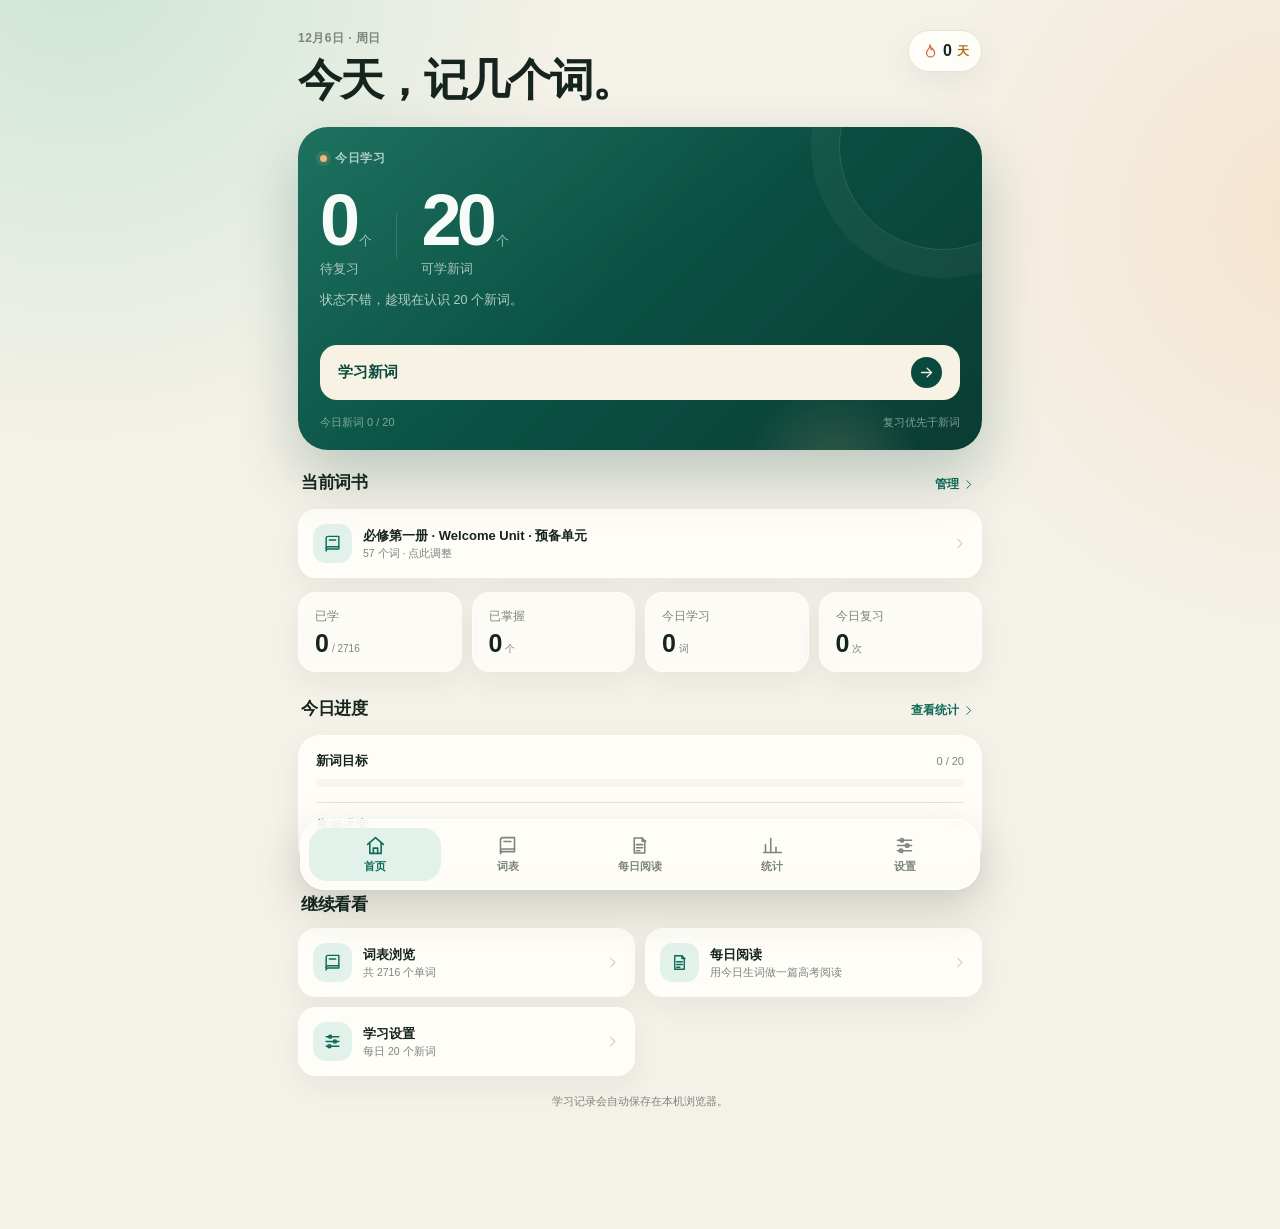
==== commit 8edec0b9: "Add a daily Gaokao reading tab powered by DeepSeek. The browser calls the chat completions API with " ====
--- a/index.html
+++ b/index.html
@@ -23,6 +23,9 @@
       <!-- 词表浏览 -->
       <section class="view" id="view-browse" data-view="browse" hidden></section>
 
+      <!-- 每日阅读 -->
+      <section class="view" id="view-reading" data-view="reading" hidden></section>
+
       <!-- 学习统计 -->
       <section class="view" id="view-stats" data-view="stats" hidden></section>
 
@@ -47,6 +50,16 @@
           <path d="M8 7.5h8"></path>
         </svg>
         <span>词表</span>
+      </button>
+      <button class="tab-item" type="button" data-nav="reading" aria-label="每日阅读">
+        <svg class="tab-icon" viewBox="0 0 24 24" fill="none" stroke="currentColor" stroke-width="1.8" stroke-linecap="round" stroke-linejoin="round" aria-hidden="true">
+          <path d="M6 3.5h9l3 3V20.5H6z"></path>
+          <path d="M15 3.5V7h4"></path>
+          <path d="M8.5 11h7"></path>
+          <path d="M8.5 14.5h7"></path>
+          <path d="M8.5 18h4"></path>
+        </svg>
+        <span>每日阅读</span>
       </button>
       <button class="tab-item" type="button" data-nav="stats" aria-label="统计">
         <svg class="tab-icon" viewBox="0 0 24 24" fill="none" stroke="currentColor" stroke-width="1.8" stroke-linecap="round" stroke-linejoin="round" aria-hidden="true">
--- a/style.css
+++ b/style.css
@@ -176,7 +176,7 @@
   bottom: calc(10px + env(safe-area-inset-bottom));
   left: 50%;
   display: grid;
-  grid-template-columns: repeat(4, 1fr);
+  grid-template-columns: repeat(5, 1fr);
   width: min(calc(100% - 24px), var(--dock-width));
   padding: 8px;
   background: rgba(255, 253, 248, 0.92);
@@ -203,7 +203,7 @@
   color: var(--muted);
   background: transparent;
   border-radius: 18px;
-  font-size: 11px;
+  font-size: 10px;
   font-weight: 600;
   transition: color 160ms ease, background 160ms ease, transform 160ms ease;
 }
@@ -2637,6 +2637,387 @@
   font-size: 10px;
   line-height: 1.7;
   text-align: center;
+}
+
+.sync-steps {
+  margin: 12px 0 0;
+  padding-left: 1.15em;
+  color: var(--ink-soft);
+  font-size: 12.5px;
+  line-height: 1.65;
+}
+
+.sync-steps li + li {
+  margin-top: 6px;
+}
+
+.sync-steps a {
+  color: var(--primary-deep);
+  font-weight: 650;
+  overflow-wrap: anywhere;
+  text-underline-offset: 2px;
+}
+
+.sync-steps strong {
+  font-weight: 750;
+}
+
+.sync-label {
+  display: block;
+  margin-top: 14px;
+  color: var(--ink);
+  font-size: 13px;
+  font-weight: 650;
+}
+
+.sync-token-input {
+  width: 100%;
+  height: 46px;
+  margin-top: 8px;
+  padding: 0 12px;
+  color: var(--ink);
+  background: var(--surface-soft);
+  border: 1px solid var(--line);
+  border-radius: 13px;
+  outline: 0;
+  font-size: 16px;
+  line-height: 1.4;
+}
+
+.sync-token-input:focus {
+  border-color: rgba(13, 107, 87, 0.45);
+  box-shadow: 0 0 0 4px rgba(13, 107, 87, 0.06);
+}
+
+.sync-token-input::placeholder {
+  color: #a1a8a2;
+  font-size: 14px;
+}
+
+.sync-token-state,
+.sync-hint,
+.sync-status {
+  margin: 8px 0 0;
+  color: var(--muted);
+  font-size: 12px;
+  line-height: 1.6;
+}
+
+.sync-auto-row {
+  margin-top: 4px;
+  padding-right: 0;
+  padding-left: 0;
+}
+
+.sync-status.is-success {
+  color: var(--primary-deep);
+}
+
+.sync-status.is-error {
+  color: var(--danger);
+}
+
+.sync-status.is-pending {
+  color: var(--amber);
+}
+
+.reading-model-select {
+  width: 100%;
+  height: 46px;
+  margin-top: 8px;
+  padding: 0 12px;
+  color: var(--ink);
+  background: var(--surface-soft);
+  border: 1px solid var(--line);
+  border-radius: 13px;
+  outline: 0;
+  font-size: 16px;
+}
+
+.reading-model-select:focus {
+  border-color: rgba(13, 107, 87, 0.45);
+  box-shadow: 0 0 0 4px rgba(13, 107, 87, 0.06);
+}
+
+.reading-target-card {
+  margin-bottom: 14px;
+}
+
+.reading-target-card .btn {
+  white-space: normal;
+  line-height: 1.35;
+  padding-top: 10px;
+  padding-bottom: 10px;
+}
+
+.reading-chips {
+  display: flex;
+  flex-wrap: wrap;
+  gap: 6px;
+  margin-top: 12px;
+}
+
+.reading-chip {
+  display: inline-flex;
+  align-items: center;
+  min-height: 28px;
+  padding: 0 9px;
+  color: var(--primary-deep);
+  background: var(--primary-soft);
+  border-radius: 999px;
+  font-size: 12.5px;
+  font-weight: 700;
+}
+
+.reading-empty-note,
+.reading-tap-hint {
+  margin: 10px 0 0;
+  color: var(--muted);
+  font-size: 12px;
+  line-height: 1.6;
+}
+
+.reading-article {
+  margin-top: 14px;
+  padding: 16px 16px 18px;
+  background: var(--surface);
+  border: 1px solid rgba(255, 255, 255, 0.78);
+  border-radius: var(--radius-lg);
+  box-shadow: var(--shadow-soft);
+}
+
+.reading-article-title {
+  margin: 0;
+  font-size: 22px;
+  line-height: 1.3;
+  letter-spacing: -0.03em;
+}
+
+.reading-passage {
+  margin-top: 12px;
+  color: var(--ink);
+  font-size: 16px;
+  line-height: 1.75;
+  overflow-wrap: anywhere;
+}
+
+.reading-hit {
+  display: inline;
+  padding: 0 2px;
+  color: var(--primary-deep);
+  background: var(--primary-soft);
+  border: 0;
+  border-radius: 6px;
+  font: inherit;
+  font-weight: 750;
+  line-height: inherit;
+  text-decoration: underline dotted;
+  text-underline-offset: 3px;
+}
+
+.reading-question {
+  min-width: 0;
+  margin: 16px 0 0;
+  padding: 0;
+  border: 0;
+}
+
+.reading-question legend {
+  margin-bottom: 8px;
+  padding: 0;
+  font-size: 15px;
+  font-weight: 700;
+  line-height: 1.5;
+}
+
+.reading-options {
+  display: flex;
+  flex-direction: column;
+  gap: 8px;
+}
+
+.reading-option {
+  display: flex;
+  gap: 10px;
+  align-items: flex-start;
+  width: 100%;
+  min-height: 48px;
+  padding: 10px 12px;
+  color: var(--ink);
+  text-align: left;
+  background: var(--surface-soft);
+  border: 1px solid var(--line);
+  border-radius: 14px;
+  font-size: 14.5px;
+  line-height: 1.45;
+}
+
+.reading-option.is-selected {
+  color: var(--primary-deep);
+  background: var(--primary-soft);
+  border-color: rgba(13, 107, 87, 0.45);
+}
+
+.reading-option.is-correct {
+  color: var(--primary-deep);
+  background: var(--primary-soft);
+  border-color: rgba(13, 107, 87, 0.55);
+}
+
+.reading-option.is-wrong {
+  color: var(--danger);
+  background: var(--danger-soft);
+  border-color: rgba(178, 79, 71, 0.35);
+}
+
+.reading-option:disabled {
+  opacity: 1;
+}
+
+.reading-key {
+  flex: 0 0 auto;
+  font-weight: 800;
+}
+
+.reading-option-text {
+  min-width: 0;
+}
+
+.reading-result-line,
+.reading-explain {
+  margin: 8px 2px 0;
+  font-size: 13px;
+  line-height: 1.55;
+}
+
+.reading-result-line.is-correct,
+.reading-explain {
+  color: var(--primary-deep);
+}
+
+.reading-result-line.is-wrong {
+  color: var(--danger);
+}
+
+.reading-score {
+  margin-top: 14px;
+  padding: 12px 14px;
+  color: var(--primary-deep);
+  background: var(--primary-soft);
+  border-radius: 14px;
+  font-size: 16px;
+  font-weight: 800;
+  text-align: center;
+}
+
+.reading-history-wrap {
+  margin-top: 18px;
+}
+
+.reading-history-title {
+  margin: 0 0 8px;
+  font-size: 15px;
+}
+
+.reading-history {
+  margin: 0;
+  padding: 0;
+  list-style: none;
+}
+
+.reading-history-item {
+  display: flex;
+  gap: 10px;
+  align-items: center;
+  justify-content: space-between;
+  width: 100%;
+  min-height: 48px;
+  margin-top: 8px;
+  padding: 10px 12px;
+  color: var(--ink);
+  text-align: left;
+  background: var(--surface);
+  border: 1px solid var(--line);
+  border-radius: 14px;
+}
+
+.reading-history-item span {
+  min-width: 0;
+  overflow: hidden;
+  font-weight: 700;
+  text-overflow: ellipsis;
+  white-space: nowrap;
+}
+
+.reading-history-item small {
+  flex: 0 0 auto;
+  color: var(--muted);
+  font-size: 12px;
+}
+
+.reading-history-item.is-active {
+  border-color: rgba(13, 107, 87, 0.45);
+  background: var(--primary-soft);
+}
+
+.reading-sheet {
+  position: fixed;
+  z-index: 40;
+  right: 12px;
+  bottom: calc(86px + env(safe-area-inset-bottom));
+  left: 12px;
+}
+
+.reading-sheet-card {
+  max-width: 720px;
+  margin: 0 auto;
+  padding: 14px 14px 16px;
+  background: var(--surface);
+  border: 1px solid var(--line);
+  border-radius: 18px;
+  box-shadow: var(--shadow-card);
+}
+
+.reading-sheet-top {
+  display: flex;
+  gap: 12px;
+  align-items: flex-start;
+  justify-content: space-between;
+}
+
+.reading-sheet-word {
+  margin: 0;
+  font-size: 22px;
+  line-height: 1.2;
+}
+
+.reading-sheet-ph,
+.reading-sheet-def {
+  margin: 4px 0 0;
+  color: var(--ink-soft);
+  font-size: 14px;
+  line-height: 1.55;
+}
+
+.reading-sheet-card .audio-pill {
+  margin-top: 10px;
+}
+
+@media (max-width: 380px) {
+  .tabbar {
+    width: calc(100% - 12px);
+    padding: 6px 4px;
+  }
+
+  .tab-item {
+    font-size: 10px;
+    border-radius: 14px;
+  }
+
+  .tab-icon {
+    width: 18px;
+    height: 18px;
+  }
 }
 
 /* ---------- 全局提示 ---------- */
@@ -2675,6 +3056,10 @@
    ========================================================= */
 
 @media (min-width: 560px) {
+  .tab-item {
+    font-size: 11px;
+  }
+
   .stats-grid {
     grid-template-columns: repeat(4, minmax(0, 1fr));
   }
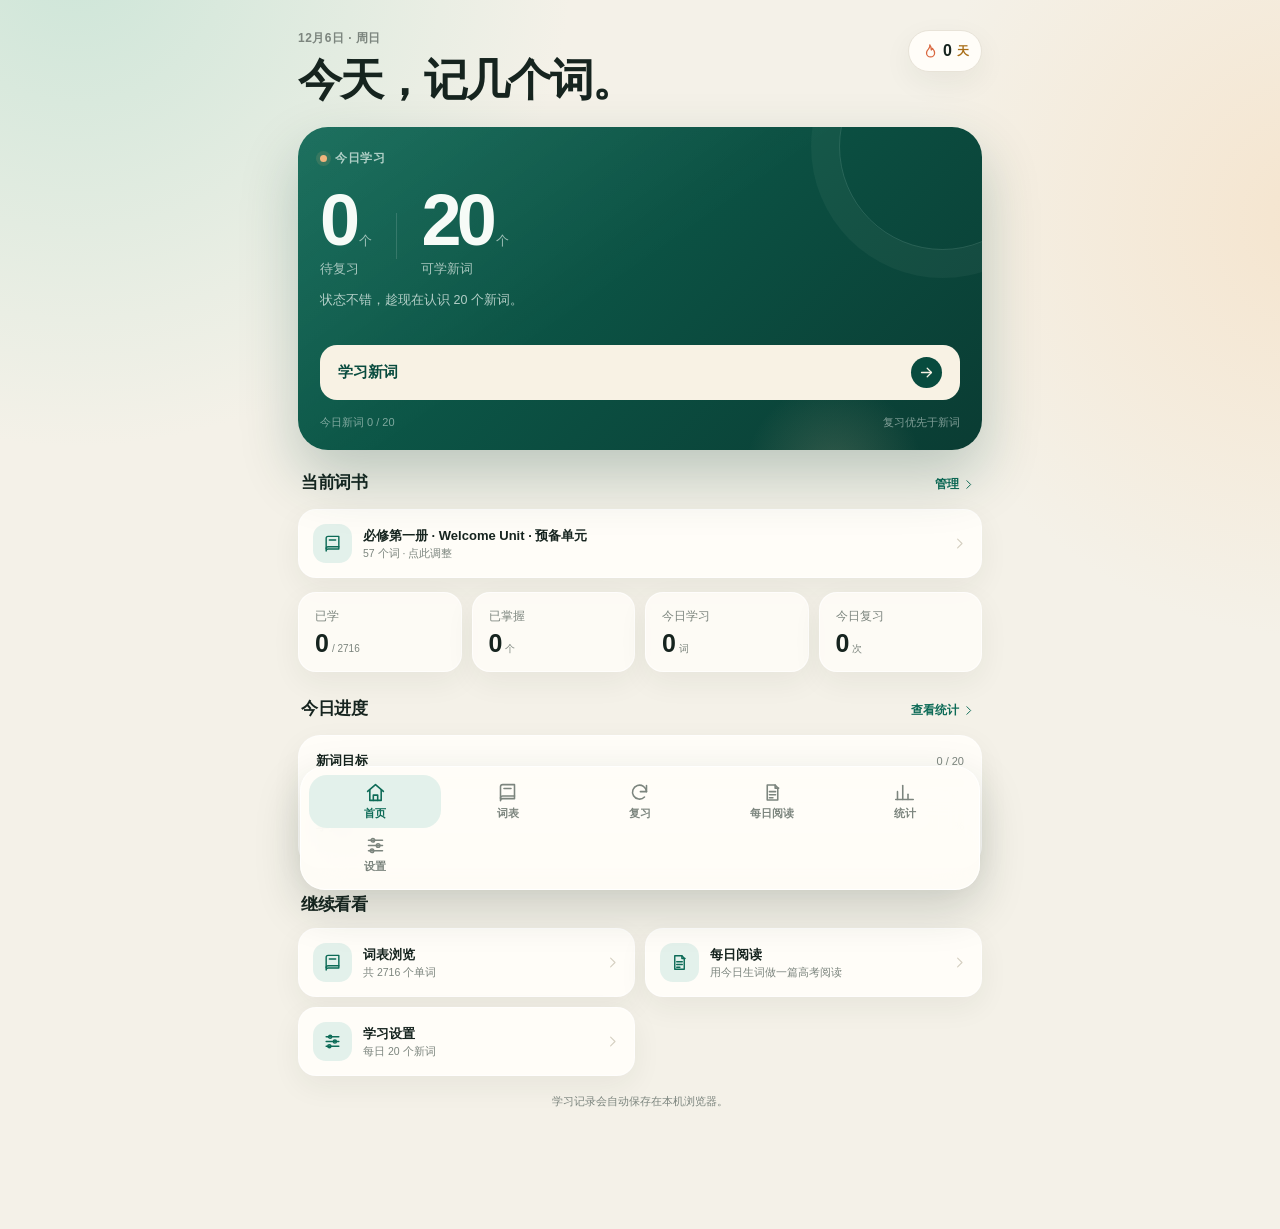
==== commit b7f3472e: "feat: add review view and bottom tab" ====
--- a/index.html
+++ b/index.html
@@ -14,7 +14,7 @@
       <!-- 首页 -->
       <section class="view" id="view-home" data-view="home"></section>
 
-      <!-- 学习 / 复习 -->
+      <!-- 学习新词 -->
       <section class="view study-view" id="view-study" data-view="study" hidden></section>
 
       <!-- 选择词书 -->
@@ -22,6 +22,9 @@
 
       <!-- 词表浏览 -->
       <section class="view" id="view-browse" data-view="browse" hidden></section>
+
+      <!-- 复习 -->
+      <section class="view" id="view-review" data-view="review" hidden></section>
 
       <!-- 每日阅读 -->
       <section class="view" id="view-reading" data-view="reading" hidden></section>
@@ -50,6 +53,13 @@
           <path d="M8 7.5h8"></path>
         </svg>
         <span>词表</span>
+      </button>
+      <button class="tab-item" type="button" data-nav="review" aria-label="复习">
+        <svg class="tab-icon" viewBox="0 0 24 24" fill="none" stroke="currentColor" stroke-width="1.8" stroke-linecap="round" stroke-linejoin="round" aria-hidden="true">
+          <path d="M20 11a8 8 0 1 0-2.3 6.2"></path>
+          <path d="M20 4v7h-7"></path>
+        </svg>
+        <span>复习</span>
       </button>
       <button class="tab-item" type="button" data-nav="reading" aria-label="每日阅读">
         <svg class="tab-icon" viewBox="0 0 24 24" fill="none" stroke="currentColor" stroke-width="1.8" stroke-linecap="round" stroke-linejoin="round" aria-hidden="true">
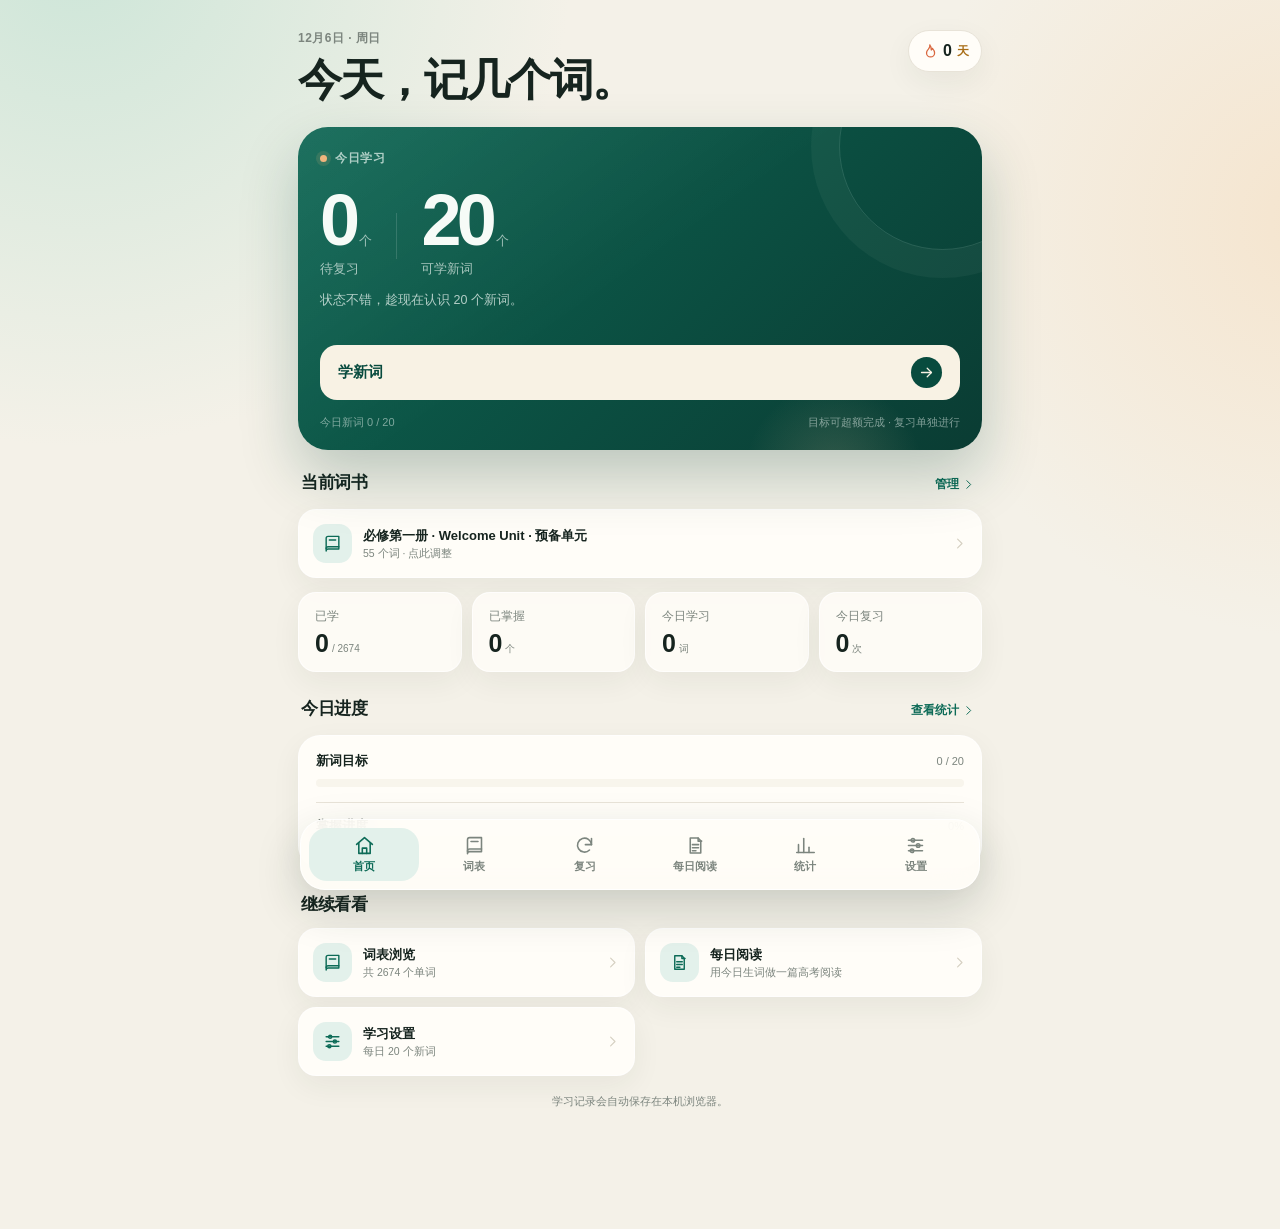
==== commit ce80a5a9: "feat: 听力听写、变形挂靠、搭配补全与复习增强 - 复习新增可选听力听写（不推进艾宾浩斯） - 变形词挂靠 forms；WORD_REMAP 迁移进度 - 补全空搭配；保留第一轮日间隔/下载进度/" ====
--- a/index.html
+++ b/index.html
@@ -4,8 +4,8 @@
   <meta charset="UTF-8">
   <meta name="viewport" content="width=device-width, initial-scale=1, viewport-fit=cover">
   <meta name="theme-color" content="#f4f1e8">
-  <meta name="description" content="拾词：一款离线可用的轻量背单词应用，支持艾宾浩斯复习、发音与学习统计。">
-  <title>拾词 · 背单词</title>
+  <meta name="description" content="小单词机：一款离线可用的轻量背单词应用，支持艾宾浩斯复习、发音与学习统计。">
+  <title>小单词机 · 背单词</title>
   <link rel="stylesheet" href="style.css">
 </head>
 <body>
@@ -101,7 +101,7 @@
   <input class="visually-hidden" id="import-backup-input" type="file" accept=".json,application/json" tabindex="-1" aria-hidden="true">
 
   <noscript>
-    <div class="noscript">请启用 JavaScript 后使用拾词。</div>
+    <div class="noscript">请启用 JavaScript 后使用小单词机。</div>
   </noscript>
 
   <script src="words.js"></script>
--- a/style.css
+++ b/style.css
@@ -1,5 +1,5 @@
 /* =========================================================
-   拾词 · 样式
+   小单词机 · 样式
    手机优先、纯 CSS、无外部字体与资源。
    ========================================================= */
 
@@ -176,7 +176,7 @@
   bottom: calc(10px + env(safe-area-inset-bottom));
   left: 50%;
   display: grid;
-  grid-template-columns: repeat(5, 1fr);
+  grid-template-columns: repeat(6, 1fr);
   width: min(calc(100% - 24px), var(--dock-width));
   padding: 8px;
   background: rgba(255, 253, 248, 0.92);
@@ -188,7 +188,8 @@
   transform: translateX(-50%);
 }
 
-.app.is-studying .tabbar {
+.app.is-studying .tabbar,
+.app.is-reviewing .tabbar {
   display: none;
 }
 
@@ -588,6 +589,58 @@
 .hero-cta:disabled .hero-cta-arrow {
   color: rgba(8, 75, 62, 0.42);
   background: rgba(8, 75, 62, 0.09);
+}
+
+.hero-review-cta {
+  position: relative;
+  z-index: 1;
+  display: flex;
+  gap: 10px;
+  align-items: center;
+  justify-content: space-between;
+  width: 100%;
+  min-height: 46px;
+  margin-top: 9px;
+  padding: 0 15px;
+  color: rgba(244, 251, 247, 0.86);
+  background: rgba(255, 255, 255, 0.075);
+  border: 1px solid rgba(233, 247, 239, 0.17);
+  border-radius: 15px;
+  font-size: 12.5px;
+  font-weight: 700;
+  transition: background 150ms ease, transform 150ms ease;
+}
+
+.hero-review-cta:hover {
+  background: rgba(255, 255, 255, 0.12);
+}
+
+.hero-review-cta:active {
+  transform: scale(0.985);
+}
+
+.hero-review-copy {
+  display: flex;
+  gap: 6px;
+  align-items: center;
+  min-width: 0;
+}
+
+.hero-review-copy strong {
+  color: #fff;
+  font-size: 15px;
+  font-variant-numeric: tabular-nums;
+}
+
+.hero-review-copy small {
+  color: rgba(241, 249, 245, 0.58);
+  font-size: 10.5px;
+  font-weight: 500;
+}
+
+.hero-review-arrow {
+  display: inline-flex;
+  color: rgba(241, 249, 245, 0.55);
 }
 
 .hero-foot {
@@ -1671,6 +1724,685 @@
   color: var(--muted);
   font-size: 10.5px;
   line-height: 1.6;
+}
+
+/* =========================================================
+   复习
+   ========================================================= */
+
+.review-overview {
+  padding: 19px;
+  color: #f6fbf7;
+  background:
+    linear-gradient(145deg, rgba(255, 255, 255, 0.07), transparent 50%),
+    linear-gradient(135deg, #0d6653 0%, #0b4d40 60%, #0a3c33 100%);
+  border-radius: var(--radius-lg);
+  box-shadow: 0 20px 42px rgba(9, 67, 54, 0.18);
+}
+
+.review-stat-grid {
+  display: grid;
+  grid-template-columns: repeat(2, minmax(0, 1fr));
+  gap: 10px;
+}
+
+.review-stat {
+  min-width: 0;
+  padding: 13px 14px;
+  background: rgba(255, 255, 255, 0.075);
+  border: 1px solid rgba(233, 247, 239, 0.14);
+  border-radius: 15px;
+}
+
+.review-stat strong {
+  display: block;
+  color: #fff;
+  font-size: clamp(34px, 10vw, 44px);
+  font-weight: 750;
+  line-height: 1;
+  letter-spacing: -0.05em;
+}
+
+.review-stat span {
+  display: block;
+  margin-top: 7px;
+  color: rgba(241, 249, 245, 0.66);
+  font-size: 11.5px;
+}
+
+.review-overview-note {
+  margin: 13px 2px 0;
+  color: rgba(241, 249, 245, 0.64);
+  font-size: 11px;
+  line-height: 1.6;
+}
+
+.review-modes-section {
+  margin-top: 24px;
+}
+
+.review-mode-list {
+  display: grid;
+  gap: 10px;
+}
+
+.review-mode-card {
+  display: flex;
+  gap: 12px;
+  align-items: center;
+  width: 100%;
+  padding: 14px;
+  text-align: left;
+  background: rgba(255, 253, 248, 0.92);
+  border: 1px solid rgba(255, 255, 255, 0.74);
+  border-radius: 18px;
+  box-shadow: var(--shadow-soft);
+  transition: transform 150ms ease, box-shadow 150ms ease, border-color 150ms ease;
+}
+
+.review-mode-card:hover {
+  border-color: rgba(13, 107, 87, 0.22);
+  box-shadow: 0 14px 35px rgba(27, 49, 39, 0.09);
+  transform: translateY(-1px);
+}
+
+.review-mode-card:active {
+  transform: scale(0.985);
+}
+
+.review-mode-icon {
+  display: flex;
+  flex: 0 0 auto;
+  align-items: center;
+  justify-content: center;
+  width: 42px;
+  height: 42px;
+  color: var(--primary);
+  background: var(--primary-soft);
+  border-radius: 14px;
+}
+
+.review-mode-copy {
+  display: flex;
+  flex: 1 1 auto;
+  flex-direction: column;
+  min-width: 0;
+}
+
+.review-mode-copy strong {
+  font-size: 14px;
+  line-height: 1.35;
+}
+
+.review-mode-copy span {
+  margin-top: 2px;
+  color: var(--muted);
+  font-size: 11px;
+  line-height: 1.45;
+}
+
+.review-mode-arrow {
+  flex: 0 0 auto;
+  color: var(--line-strong);
+}
+
+.review-section-note {
+  margin: 10px 4px 0;
+  color: var(--muted);
+  font-size: 10.5px;
+  line-height: 1.55;
+}
+
+.review-mode-card.is-browse {
+  background: var(--surface-soft);
+  border-style: dashed;
+  border-color: var(--line-strong);
+}
+
+.review-mode-card.is-browse .review-mode-icon {
+  color: var(--ink-soft);
+  background: rgba(22, 36, 31, 0.06);
+}
+
+.review-mode-card.is-listen {
+  background: rgba(255, 250, 241, 0.96);
+}
+
+.review-mode-card.is-listen .review-mode-icon {
+  color: #8a5a12;
+  background: #fbf0d8;
+}
+
+/* 只背不考核：翻看卡片，不写回进度 */
+.review-browse-page {
+  padding-bottom: 28px;
+}
+
+.review-browse-card {
+  padding: 18px;
+  background: var(--surface);
+  border: 1px solid rgba(255, 255, 255, 0.78);
+  border-radius: var(--radius-lg);
+  box-shadow: var(--shadow-soft);
+}
+
+.review-browse-meta {
+  display: flex;
+  flex-wrap: wrap;
+  gap: 8px;
+  align-items: center;
+}
+
+.review-browse-word {
+  margin: 16px 0 0;
+  overflow-wrap: anywhere;
+  color: var(--ink);
+  font-size: clamp(36px, 11vw, 52px);
+  font-weight: 760;
+  line-height: 1.05;
+  letter-spacing: -0.04em;
+}
+
+.review-browse-ph {
+  margin: 6px 0 0;
+  color: var(--muted);
+  font-size: 13px;
+}
+
+.review-browse-card .audio-pill {
+  margin-top: 10px;
+}
+
+.review-browse-def {
+  margin-top: 16px;
+  padding-top: 15px;
+  border-top: 1px solid var(--line);
+}
+
+.review-browse-cn {
+  margin: 7px 0 0;
+  color: var(--ink-soft);
+  font-size: 16px;
+  line-height: 1.6;
+}
+
+.review-browse-col {
+  display: grid;
+  gap: 6px;
+  margin: 13px 0 0;
+  padding: 0;
+  list-style: none;
+}
+
+.review-browse-col li {
+  padding: 8px 10px;
+  background: var(--surface-soft);
+  border-radius: 10px;
+  font-size: 12.5px;
+  line-height: 1.5;
+}
+
+.review-browse-col small {
+  display: block;
+  margin-top: 2px;
+  color: var(--muted);
+  font-size: 10.5px;
+}
+
+.review-browse-example {
+  margin: 13px 0 0;
+  color: var(--ink-soft);
+  font-size: 12.5px;
+  font-style: italic;
+  line-height: 1.6;
+}
+
+.review-browse-example span {
+  display: block;
+  margin-top: 3px;
+  color: var(--muted);
+  font-size: 11px;
+  font-style: normal;
+}
+
+.review-browse-actions {
+  display: flex;
+  gap: 9px;
+  margin-top: 16px;
+}
+
+.review-browse-actions .btn {
+  flex: 1;
+}
+
+.review-browse-note {
+  margin: 14px 4px 0;
+  color: var(--muted);
+  font-size: 10.5px;
+  line-height: 1.65;
+}
+
+/* 听力听写：可选巩固，不写回进度 */
+.review-listen-page {
+  padding-bottom: 118px;
+}
+
+.review-listen-card {
+  padding: 22px 19px;
+  background: var(--surface);
+  border: 1px solid rgba(255, 255, 255, 0.82);
+  border-radius: var(--radius-xl);
+  box-shadow: var(--shadow-card);
+  animation: card-in 260ms cubic-bezier(0.2, 0.78, 0.2, 1);
+}
+
+.review-listen-meaning {
+  margin-top: 18px;
+  padding-top: 17px;
+  border-top: 1px solid var(--line);
+}
+
+.review-listen-label {
+  margin: 0 0 12px;
+  color: var(--muted);
+  font-size: 11px;
+  font-weight: 650;
+  letter-spacing: 0.08em;
+}
+
+.review-listen-cn {
+  margin: 8px 0 0;
+  color: var(--ink);
+  font-size: clamp(20px, 5.4vw, 26px);
+  font-weight: 700;
+  line-height: 1.45;
+  overflow-wrap: anywhere;
+}
+
+.review-listen-play {
+  display: flex;
+  gap: 10px;
+  align-items: center;
+  justify-content: center;
+  width: 100%;
+  min-height: 62px;
+  margin-top: 20px;
+  padding: 0 18px;
+  color: var(--primary-deep);
+  background: var(--primary-soft);
+  border: 1px solid rgba(13, 107, 87, 0.14);
+  border-radius: 16px;
+  font-size: 15px;
+  font-weight: 720;
+  transition: transform 140ms ease, background 140ms ease;
+}
+
+.review-listen-play:hover {
+  background: #dff0e8;
+}
+
+.review-listen-play:active {
+  transform: scale(0.985);
+}
+
+.review-listen-field {
+  display: block;
+  margin-top: 18px;
+}
+
+.review-listen-input {
+  width: 100%;
+  height: 60px;
+  padding: 0 16px;
+  color: var(--ink);
+  text-align: center;
+  background: var(--surface-soft);
+  border: 1.5px solid var(--line);
+  border-radius: 15px;
+  font-size: clamp(19px, 5vw, 23px);
+  font-weight: 650;
+  letter-spacing: 0.01em;
+  caret-color: var(--primary);
+  transition: background 140ms ease, border-color 140ms ease, box-shadow 140ms ease;
+}
+
+.review-listen-input::placeholder {
+  color: var(--muted);
+  font-size: 13px;
+  font-weight: 500;
+  letter-spacing: 0;
+}
+
+.review-listen-input:focus {
+  background: #fff;
+  border-color: var(--primary);
+  outline: none;
+  box-shadow: 0 0 0 3px rgba(13, 107, 87, 0.11);
+}
+
+.review-listen-answer {
+  margin-top: 18px;
+  padding: 12px 14px;
+  text-align: center;
+  background: var(--surface-soft);
+  border-radius: 14px;
+}
+
+.review-listen-answer-label {
+  color: var(--muted);
+  font-size: 10.5px;
+  font-weight: 650;
+  letter-spacing: 0.06em;
+}
+
+.review-listen-answer-text {
+  margin: 4px 0 0;
+  color: var(--ink);
+  font-size: 18px;
+  font-weight: 700;
+  overflow-wrap: anywhere;
+}
+
+.review-listen-reveal {
+  font-weight: 780;
+}
+
+.review-listen-actions {
+  margin-top: 16px;
+}
+
+.review-listen-note {
+  margin: 14px 4px 0;
+  color: var(--muted);
+  font-size: 10.5px;
+  line-height: 1.65;
+  text-align: center;
+}
+
+.word-forms {
+  margin: 6px 0 0;
+  color: var(--muted);
+  font-size: 11.5px;
+  line-height: 1.55;
+  overflow-wrap: anywhere;
+}
+
+.vocab-row .word-forms {
+  margin-top: 2px;
+}
+
+.review-quiz-page {
+  background: transparent;
+}
+
+.review-quiz-main {
+  display: flex;
+  flex: 1 1 auto;
+  min-height: 0;
+}
+
+.review-card {
+  display: flex;
+  flex: 1 1 auto;
+  flex-direction: column;
+  min-height: 0;
+  padding: 20px 19px 22px;
+  overflow-y: auto;
+  overscroll-behavior: contain;
+  background: var(--surface);
+  border: 1px solid rgba(255, 255, 255, 0.82);
+  border-radius: var(--radius-xl);
+  box-shadow: var(--shadow-card);
+  scrollbar-width: thin;
+  scrollbar-color: var(--line-strong) transparent;
+  animation: card-in 280ms cubic-bezier(0.2, 0.78, 0.2, 1);
+}
+
+.review-card-meta {
+  display: flex;
+  flex: 0 0 auto;
+  flex-wrap: wrap;
+  gap: 7px;
+  align-items: center;
+}
+
+.review-card-meta .stage-label {
+  margin-left: auto;
+}
+
+.review-prompt {
+  flex: 0 0 auto;
+  padding: clamp(28px, 7vh, 56px) 0 24px;
+  text-align: center;
+}
+
+.review-prompt-label {
+  margin: 0 0 12px;
+  color: var(--muted);
+  font-size: 11px;
+  font-weight: 650;
+  letter-spacing: 0.08em;
+}
+
+.review-prompt-word {
+  max-width: 100%;
+  margin: 0;
+  overflow-wrap: anywhere;
+  color: var(--ink);
+  font-size: clamp(36px, 10.5vw, 54px);
+  font-weight: 760;
+  line-height: 1.12;
+  letter-spacing: -0.035em;
+}
+
+.review-prompt-word.is-meaning {
+  font-size: clamp(20px, 5.4vw, 28px);
+  font-weight: 650;
+  line-height: 1.5;
+  letter-spacing: -0.01em;
+}
+
+.review-prompt-sub {
+  min-height: 1.2em;
+  margin: 11px 0 0;
+  color: var(--muted);
+  font-size: 12.5px;
+  line-height: 1.5;
+}
+
+.review-spell-prompt {
+  padding-bottom: 17px;
+}
+
+.review-options {
+  display: grid;
+  gap: 9px;
+  margin-top: auto;
+}
+
+.review-option {
+  display: flex;
+  gap: 11px;
+  align-items: center;
+  width: 100%;
+  min-height: 58px;
+  padding: 11px 14px;
+  color: var(--ink);
+  text-align: left;
+  background: var(--surface-soft);
+  border: 1.5px solid var(--line);
+  border-radius: 16px;
+  font-size: 13.5px;
+  font-weight: 600;
+  line-height: 1.45;
+  transition: color 150ms ease, background 150ms ease, border-color 150ms ease, transform 150ms ease;
+}
+
+.review-option:not(:disabled):hover {
+  background: var(--surface-tint);
+  border-color: rgba(13, 107, 87, 0.25);
+}
+
+.review-option:not(:disabled):active {
+  transform: scale(0.987);
+}
+
+.review-option-key {
+  display: flex;
+  flex: 0 0 auto;
+  align-items: center;
+  justify-content: center;
+  width: 27px;
+  height: 27px;
+  color: var(--primary);
+  background: var(--primary-soft);
+  border-radius: 9px;
+  font-size: 11px;
+  font-weight: 750;
+}
+
+.review-option-text {
+  min-width: 0;
+  overflow-wrap: anywhere;
+}
+
+.review-option.is-correct {
+  color: #0b604f;
+  background: #e7f4ed;
+  border-color: #b6dfce;
+}
+
+.review-option.is-correct .review-option-key {
+  color: #fff;
+  background: #1d856b;
+}
+
+.review-option.is-wrong {
+  color: #99433b;
+  background: #fbece9;
+  border-color: #edcac4;
+}
+
+.review-option.is-wrong .review-option-key {
+  color: #fff;
+  background: #c8675d;
+}
+
+.review-option:disabled {
+  cursor: default;
+}
+
+.review-quiz-hint {
+  margin: 12px 0 0;
+  color: var(--muted);
+  font-size: 10.5px;
+  line-height: 1.55;
+  text-align: center;
+}
+
+.spell-boxes {
+  display: flex;
+  flex-wrap: wrap;
+  gap: 5px;
+  align-items: center;
+  justify-content: center;
+  padding: 9px 0 3px;
+}
+
+.letter-box {
+  flex: 0 0 auto;
+  width: clamp(22px, 6vw, 36px);
+  height: clamp(44px, 11.5vw, 52px);
+  margin: 0;
+  padding: 0;
+  color: var(--ink);
+  text-align: center;
+  text-transform: uppercase;
+  background: var(--surface-soft);
+  border: 1.5px solid var(--line);
+  border-radius: 10px;
+  font-size: clamp(17px, 4.6vw, 21px);
+  font-weight: 720;
+  caret-color: var(--primary);
+  transition: background 140ms ease, border-color 140ms ease, box-shadow 140ms ease;
+}
+
+.letter-input:focus {
+  background: #fff;
+  border-color: var(--primary);
+  outline: none;
+  box-shadow: 0 0 0 3px rgba(13, 107, 87, 0.11);
+}
+
+.letter-box.is-hint {
+  color: var(--primary-deep);
+  background: var(--primary-soft);
+  border-color: rgba(13, 107, 87, 0.12);
+  cursor: default;
+}
+
+.letter-box.letter-fixed {
+  width: 13px;
+  height: auto;
+  padding: 0;
+  color: var(--muted);
+  background: transparent;
+  border-color: transparent;
+  border-radius: 0;
+  font-size: 17px;
+  text-transform: none;
+}
+
+.letter-box.letter-fixed.is-space {
+  width: 9px;
+}
+
+.letter-input:disabled {
+  opacity: 0.82;
+}
+
+.spell-hint {
+  margin: 10px 0 0;
+  color: var(--muted);
+  font-size: 10.5px;
+  line-height: 1.55;
+  text-align: center;
+}
+
+.review-feedback {
+  margin-top: 16px;
+  padding: 13px 14px;
+  border: 1px solid transparent;
+  border-radius: 15px;
+  animation: fade-up 180ms ease both;
+}
+
+.review-feedback.is-correct {
+  color: #0b604f;
+  background: #e7f4ed;
+  border-color: #d1eadd;
+}
+
+.review-feedback.is-wrong {
+  color: #99433b;
+  background: #fbece9;
+  border-color: #f1d8d3;
+}
+
+.review-feedback-title {
+  margin: 0;
+  font-size: 13.5px;
+  font-weight: 750;
+}
+
+.review-feedback-copy {
+  margin: 4px 0 0;
+  font-size: 11.5px;
+  line-height: 1.6;
+}
+
+.review-quiz-actions {
+  margin-top: 12px;
 }
 
 /* =========================================================
@@ -2815,6 +3547,18 @@
   text-underline-offset: 3px;
 }
 
+.reading-hit.is-target {
+  background: rgba(13, 107, 87, 0.18);
+  font-weight: 800;
+  text-decoration-style: solid;
+  text-decoration-thickness: 2px;
+}
+
+.reading-hit.is-unknown {
+  color: var(--muted);
+  background: var(--surface-soft);
+}
+
 .reading-question {
   min-width: 0;
   margin: 16px 0 0;
@@ -3001,6 +3745,17 @@
 
 .reading-sheet-card .audio-pill {
   margin-top: 10px;
+}
+
+.reading-sheet-add {
+  margin-top: 12px;
+}
+
+.reading-sheet-status {
+  margin: 12px 0 0;
+  color: var(--muted);
+  font-size: 12px;
+  line-height: 1.5;
 }
 
 @media (max-width: 380px) {
@@ -3080,6 +3835,10 @@
     padding-right: 24px;
     padding-left: 24px;
   }
+
+  .review-card {
+    padding: 24px 28px 28px;
+  }
 }
 
 @media (max-width: 360px) {
@@ -3125,6 +3884,16 @@
     padding-right: 12px;
     padding-left: 12px;
   }
+
+  .review-card {
+    padding-right: 14px;
+    padding-left: 14px;
+  }
+
+  .review-option {
+    padding-right: 11px;
+    padding-left: 11px;
+  }
 }
 
 @media (max-height: 650px) {
@@ -3143,6 +3912,15 @@
 
   .rating-btn {
     height: 59px;
+  }
+
+  .review-prompt {
+    padding-top: 18px;
+    padding-bottom: 16px;
+  }
+
+  .letter-box {
+    height: 42px;
   }
 }
 
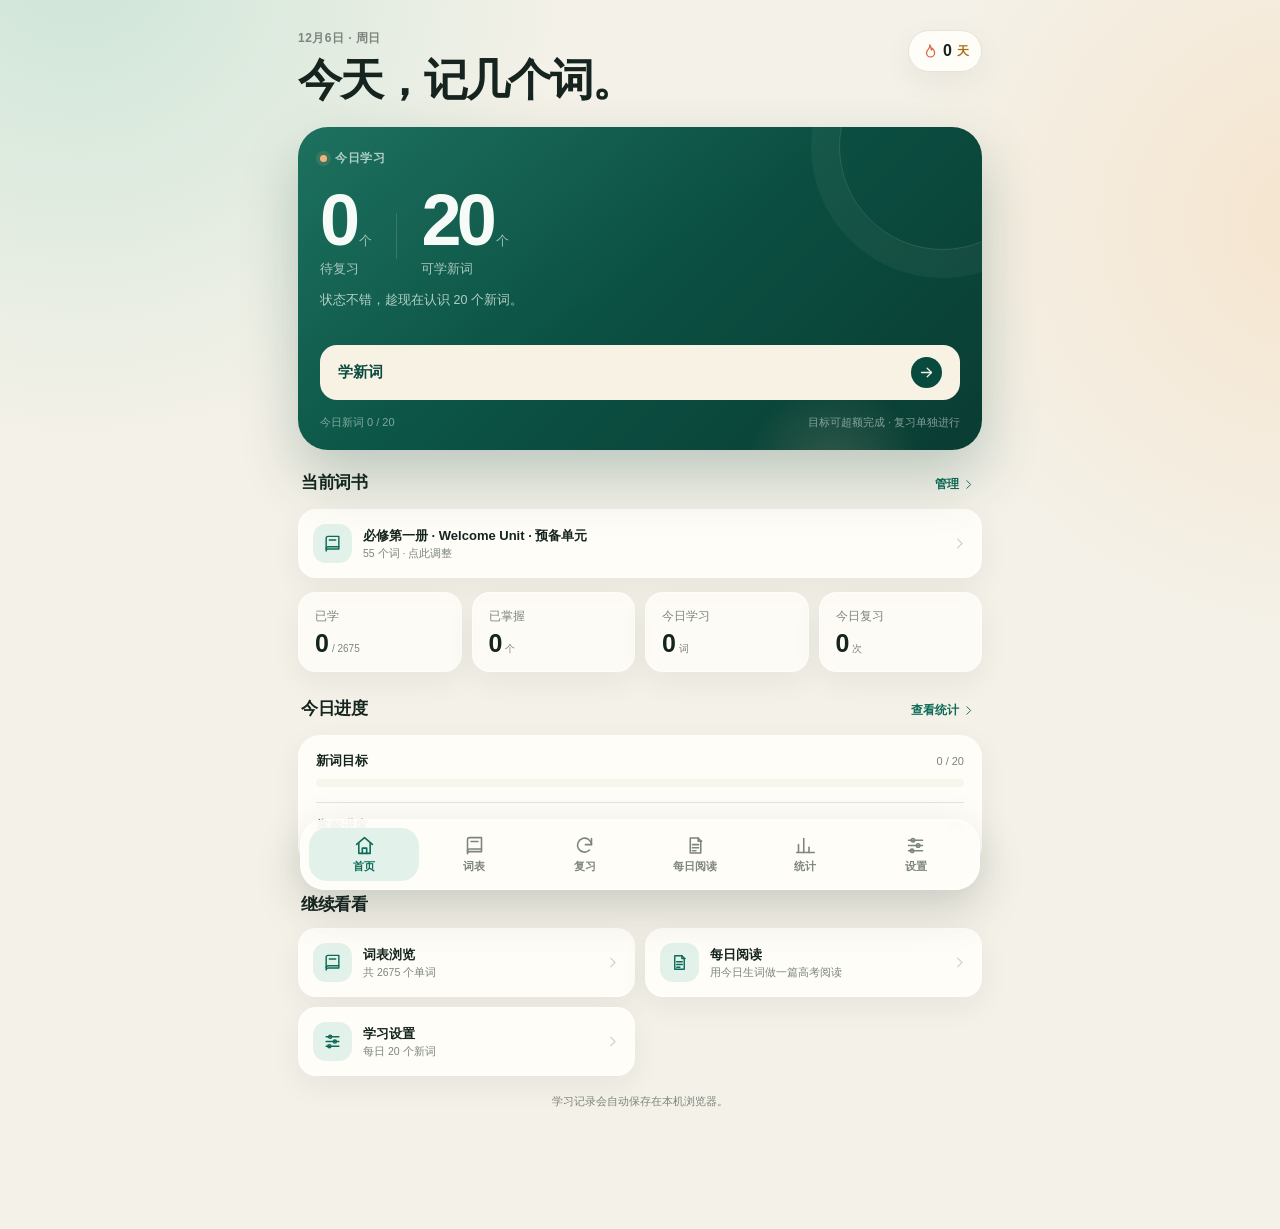
==== commit 41c2f803: "perf(watch): HW accel + defer words.js + eye-icon fix (v1.0.5) Re-enable hardwareAccelerated, drop s" ====
--- a/index.html
+++ b/index.html
@@ -104,7 +104,6 @@
     <div class="noscript">请启用 JavaScript 后使用小单词机。</div>
   </noscript>
 
-  <script src="words.js"></script>
   <script src="app.js"></script>
 </body>
 </html>
--- a/style.css
+++ b/style.css
@@ -179,14 +179,15 @@
   grid-template-columns: repeat(6, 1fr);
   width: min(calc(100% - 24px), var(--dock-width));
   padding: 8px;
-  background: rgba(255, 253, 248, 0.92);
+  background: rgba(255, 253, 248, 0.96);
   border: 1px solid rgba(255, 255, 255, 0.78);
   border-radius: 25px;
   box-shadow: var(--shadow-dock);
-  backdrop-filter: blur(20px) saturate(140%);
-  -webkit-backdrop-filter: blur(20px) saturate(140%);
+  backdrop-filter: none;
+  -webkit-backdrop-filter: none;
   transform: translateX(-50%);
 }
+
 
 .app.is-studying .tabbar,
 .app.is-reviewing .tabbar {
@@ -1303,6 +1304,10 @@
   color: #0b604f;
   background: #e7f4ed;
   border-color: #d1eadd;
+  -webkit-touch-callout: none;
+  -webkit-user-select: none;
+  user-select: none;
+  touch-action: manipulation;
 }
 
 .rating-known .rating-icon {
@@ -1596,6 +1601,41 @@
   margin: 8px 0 0;
   color: var(--muted);
   font-size: 10px;
+  text-align: center;
+}
+
+.master-direct-row {
+  display: flex;
+  justify-content: center;
+  margin-top: 1px;
+}
+
+.master-direct-btn {
+  padding: 5px 8px;
+  color: var(--muted);
+  font-size: 10px;
+  font-weight: 600;
+  background: transparent;
+  border: 1px solid transparent;
+  border-radius: 999px;
+  text-decoration: underline;
+  text-decoration-color: rgba(124, 133, 126, 0.4);
+  text-underline-offset: 2px;
+  opacity: 0.82;
+}
+
+.master-direct-btn:hover {
+  color: var(--primary-deep);
+  background: var(--primary-soft);
+  text-decoration-color: transparent;
+  opacity: 1;
+}
+
+.vocab-side .master-direct-btn {
+  max-width: 64px;
+  padding: 3px 4px;
+  font-size: 9.5px;
+  line-height: 1.35;
   text-align: center;
 }
 
@@ -2121,14 +2161,60 @@
 
 .word-forms {
   margin: 6px 0 0;
-  color: var(--muted);
-  font-size: 11.5px;
+  color: var(--ink-soft);
+  font-size: 14px;
+  font-weight: 600;
   line-height: 1.55;
   overflow-wrap: anywhere;
 }
 
 .vocab-row .word-forms {
   margin-top: 2px;
+}
+
+/* 高考频次标签：高频偏暖、中频中性、低频淡化。 */
+.freq-tag {
+  display: inline-flex;
+  flex: 0 0 auto;
+  align-items: center;
+  height: 20px;
+  padding: 0 7px;
+  border: 1px solid transparent;
+  border-radius: 999px;
+  font-size: 9.5px;
+  font-weight: 700;
+  line-height: 1;
+  letter-spacing: 0.02em;
+  vertical-align: middle;
+}
+
+.freq-tag.is-high {
+  color: #a33b25;
+  background: #fbe6dd;
+  border-color: #f3c9b8;
+}
+
+.freq-tag.is-mid {
+  color: var(--ink-soft);
+  background: var(--surface-soft);
+  border-color: var(--line);
+}
+
+.freq-tag.is-low {
+  color: var(--muted);
+  background: transparent;
+  border-color: var(--line);
+  font-weight: 600;
+}
+
+.filter-strip-freq {
+  margin-top: 5px;
+}
+
+.filter-chip.freq-chip.is-active {
+  color: #fff;
+  background: var(--accent);
+  border-color: var(--accent);
 }
 
 .review-quiz-page {
@@ -2503,6 +2589,19 @@
   gap: 9px;
 }
 
+.freq-group-title {
+  grid-column: 1 / -1;
+  margin: 10px 3px 0;
+  color: var(--ink-soft);
+  font-size: 12px;
+  font-weight: 700;
+  letter-spacing: 0.04em;
+}
+
+.freq-group-title:first-child {
+  margin-top: 0;
+}
+
 .vocab-row {
   display: flex;
   gap: 12px;
@@ -2780,6 +2879,72 @@
   margin: 6px 0 0;
   color: var(--muted);
   font-size: 9.5px;
+}
+
+.freq-summary {
+  margin-top: 11px;
+  padding: 15px 15px 14px;
+  background: rgba(255, 253, 248, 0.78);
+  border: 1px solid rgba(255, 255, 255, 0.7);
+  border-radius: 17px;
+  box-shadow: var(--shadow-soft);
+}
+
+.freq-summary-head {
+  display: flex;
+  gap: 8px;
+  align-items: baseline;
+  justify-content: space-between;
+}
+
+.freq-summary-title {
+  margin: 0;
+  font-size: 13px;
+  font-weight: 700;
+}
+
+.freq-summary-note {
+  margin: 0;
+  color: var(--muted);
+  font-size: 9.5px;
+}
+
+.freq-summary-grid {
+  display: grid;
+  grid-template-columns: repeat(3, minmax(0, 1fr));
+  gap: 8px;
+  margin-top: 11px;
+}
+
+.freq-summary-item {
+  display: flex;
+  flex-wrap: wrap;
+  gap: 2px 4px;
+  align-items: baseline;
+  padding: 9px 10px;
+  background: var(--surface-soft);
+  border-radius: 12px;
+}
+
+.freq-summary-item strong {
+  font-size: 19px;
+  font-weight: 750;
+  line-height: 1;
+}
+
+.freq-summary-item small {
+  color: var(--muted);
+  font-size: 9px;
+}
+
+.freq-summary-label {
+  flex: 1 1 100%;
+  color: var(--muted);
+  font-size: 9.5px;
+}
+
+.freq-summary-item.is-high .freq-summary-label {
+  color: #a33b25;
 }
 
 .chart-card {
@@ -3297,6 +3462,19 @@
   flex: 1;
 }
 
+.watch-download-btn {
+  margin-top: 14px;
+  text-decoration: none;
+}
+
+.watch-download-hint {
+  margin: 9px 0 0;
+  color: var(--muted);
+  font-size: 10px;
+  line-height: 1.6;
+  text-align: center;
+}
+
 .format-hint {
   margin: 10px 0 0;
   color: var(--muted);
@@ -3426,6 +3604,44 @@
   font-size: 14px;
 }
 
+/* 密码框右侧的眼睛按钮，避免明文/密文切换时布局跳动。 */
+.secret-input-wrap {
+  position: relative;
+  margin-top: 8px;
+}
+
+.secret-input-wrap .sync-token-input {
+  margin-top: 0;
+  padding-right: 44px;
+}
+
+.secret-toggle {
+  position: absolute;
+  top: 50%;
+  right: 5px;
+  display: inline-flex;
+  align-items: center;
+  justify-content: center;
+  width: 36px;
+  height: 36px;
+  padding: 0;
+  color: var(--muted);
+  background: transparent;
+  border: 0;
+  border-radius: 10px;
+  transform: translateY(-50%);
+  transition: color 150ms ease, background 150ms ease, transform 150ms ease;
+}
+
+.secret-toggle:hover {
+  color: var(--ink);
+  background: rgba(13, 107, 87, 0.08);
+}
+
+.secret-toggle:active {
+  transform: translateY(-50%) scale(0.92);
+}
+
 .sync-token-state,
 .sync-hint,
 .sync-status {
@@ -3506,6 +3722,14 @@
   margin: 10px 0 0;
   color: var(--muted);
   font-size: 12px;
+  line-height: 1.6;
+}
+
+.reading-enrich-status {
+  margin: 8px 0 0;
+  color: var(--primary-deep);
+  font-size: 12px;
+  font-weight: 600;
   line-height: 1.6;
 }
 
@@ -3545,6 +3769,11 @@
   line-height: inherit;
   text-decoration: underline dotted;
   text-underline-offset: 3px;
+  cursor: pointer;
+}
+
+.reading-hit:active {
+  background: rgba(13, 107, 87, 0.22);
 }
 
 .reading-hit.is-target {
@@ -3557,6 +3786,22 @@
 .reading-hit.is-unknown {
   color: var(--muted);
   background: var(--surface-soft);
+}
+
+/* 词库暂无（OOV）：弱化但仍可点开查看拼写。 */
+.reading-hit.is-oov {
+  color: var(--ink-soft);
+  background: transparent;
+  font-weight: 600;
+  text-decoration-line: underline;
+  text-decoration-style: dashed;
+  text-decoration-color: rgba(124, 133, 126, 0.55);
+  text-underline-offset: 3px;
+}
+
+.reading-hit.is-target.is-oov {
+  color: var(--primary-deep);
+  background: rgba(13, 107, 87, 0.16);
 }
 
 .reading-question {
@@ -3669,6 +3914,38 @@
   list-style: none;
 }
 
+.reading-history-row {
+  display: flex;
+  gap: 7px;
+  align-items: center;
+  margin-top: 8px;
+}
+
+.reading-history-row .reading-history-item {
+  flex: 1 1 auto;
+  width: auto;
+  min-width: 0;
+  margin-top: 0;
+}
+
+.reading-history-delete {
+  flex: 0 0 auto;
+  padding: 7px 9px;
+  color: var(--danger);
+  font-size: 11px;
+  font-weight: 700;
+  background: transparent;
+  border: 1px solid rgba(178, 79, 71, 0.2);
+  border-radius: 999px;
+  opacity: 0.68;
+}
+
+.reading-history-delete:hover,
+.reading-history-delete:focus-visible {
+  background: var(--danger-soft);
+  opacity: 1;
+}
+
 .reading-history-item {
   display: flex;
   gap: 10px;
@@ -3730,17 +4007,33 @@
 }
 
 .reading-sheet-word {
+  display: flex;
+  flex-wrap: wrap;
+  gap: 8px;
+  align-items: center;
   margin: 0;
   font-size: 22px;
   line-height: 1.2;
 }
 
 .reading-sheet-ph,
-.reading-sheet-def {
+.reading-sheet-def,
+.reading-sheet-lemma {
   margin: 4px 0 0;
   color: var(--ink-soft);
   font-size: 14px;
   line-height: 1.55;
+}
+
+.reading-sheet-lemma {
+  color: var(--muted);
+  font-size: 11.5px;
+}
+
+.reading-sheet-card .word-forms {
+  margin-top: 6px;
+  font-size: 13.5px;
+  font-weight: 600;
 }
 
 .reading-sheet-card .audio-pill {
@@ -3924,6 +4217,381 @@
   }
 }
 
+/* =========================================================
+   手表 / 超窄屏（约 150–200px 宽，方形表盘）
+   单列评分按钮 + 超大词头，整页可纵向滚动
+   ========================================================= */
+
+@media (max-width: 280px), (max-width: 320px) and (max-height: 400px) {
+  /* 页面：放弃 100dvh 固定高度，改为整页纵向滚动，
+     避免单列按钮把单词卡压成一条缝。 */
+  .study-page {
+    height: auto;
+    min-height: 100vh;
+    min-height: 100dvh;
+    max-width: 100%;
+    padding: calc(6px + env(safe-area-inset-top)) 6px calc(8px + env(safe-area-inset-bottom));
+    overflow-x: hidden;
+    overflow-y: auto;
+  }
+
+  .study-view {
+    overflow-x: hidden;
+  }
+
+  /* 顶栏压缩：保留进度条，隐藏右侧阶段文案 */
+  .study-topbar {
+    gap: 6px;
+    padding: 0 0 6px;
+  }
+
+  .study-back {
+    width: 32px;
+    height: 32px;
+  }
+
+  .study-progress-copy {
+    margin-bottom: 4px;
+    font-size: 9px;
+  }
+
+  .study-progress-copy span:last-child {
+    display: none;
+  }
+
+  .study-progress-track {
+    height: 4px;
+  }
+
+  /* 卡片：取消内部滚动，交给页面滚动 */
+  .word-card {
+    flex: 0 0 auto;
+    max-width: 100%;
+    min-height: 0;
+    padding: 8px 8px 10px;
+    overflow: visible;
+    border-radius: 14px;
+  }
+
+  .card-meta {
+    gap: 5px;
+  }
+
+  .card-meta-left {
+    gap: 4px;
+  }
+
+  .mode-badge {
+    height: 18px;
+    padding: 0 6px;
+    font-size: 8.5px;
+  }
+
+  .stage-label {
+    font-size: 8.5px;
+    white-space: nowrap;
+  }
+
+  .card-tag {
+    display: none;
+  }
+
+  .freq-tag {
+    height: 16px;
+    padding: 0 5px;
+    font-size: 8px;
+  }
+
+  /* 词头：尽量占满表盘宽度 */
+  .word-main {
+    padding: 10px 0 8px;
+  }
+
+  .word-title {
+    max-width: 100%;
+    font-size: clamp(28px, 22vw, 56px);
+    line-height: 1.02;
+    letter-spacing: -0.04em;
+  }
+
+  .word-title.is-long {
+    font-size: clamp(23px, 17.5vw, 46px);
+    letter-spacing: -0.03em;
+  }
+
+  .word-phonetic {
+    min-height: 0;
+    margin-top: 4px;
+    font-size: 11px;
+  }
+
+  .word-forms {
+    margin-top: 3px;
+    font-size: 15.5px;
+    font-weight: 700;
+    line-height: 1.5;
+  }
+
+  .audio-actions {
+    gap: 5px;
+    margin-top: 6px;
+  }
+
+  .audio-pill {
+    height: 26px;
+    padding: 0 8px;
+    gap: 3px;
+    font-size: 10px;
+  }
+
+  .audio-pill .icon {
+    width: 12px;
+    height: 12px;
+  }
+
+  .meaning-cover {
+    min-height: 64px;
+    padding: 8px;
+    gap: 2px;
+    border-radius: 12px;
+  }
+
+  .meaning-cover-icon {
+    width: 28px;
+    height: 28px;
+    margin-bottom: 0;
+  }
+
+  .meaning-cover-icon .icon {
+    width: 16px;
+    height: 16px;
+  }
+
+  .meaning-cover-title {
+    font-size: 12px;
+  }
+
+  .meaning-cover-sub {
+    font-size: 9.5px;
+  }
+
+  .definition-line {
+    gap: 6px;
+  }
+
+  .pos-pill {
+    height: 18px;
+    padding: 0 5px;
+    font-size: 9px;
+  }
+
+  .definition-text {
+    font-size: 14px;
+    line-height: 1.45;
+  }
+
+  .info-block {
+    margin-top: 10px;
+    padding-top: 9px;
+  }
+
+  .info-title {
+    margin-bottom: 5px;
+    font-size: 9px;
+  }
+
+  .collocation-item {
+    padding: 6px 8px;
+  }
+
+  .collocation-en {
+    font-size: 11.5px;
+  }
+
+  .collocation-cn {
+    font-size: 10px;
+  }
+
+  .example-box {
+    padding: 8px 10px;
+  }
+
+  .example-en {
+    font-size: 11.5px;
+  }
+
+  .example-cn {
+    font-size: 10px;
+  }
+
+  /* 评分区：三按钮改单列、整行、加高 */
+  .study-bottom {
+    padding-top: 6px;
+  }
+
+  .rating-bar {
+    grid-template-columns: 1fr;
+    gap: 6px;
+    padding-top: 0;
+  }
+
+  .rating-btn {
+    width: 100%;
+    height: auto;
+    min-height: 46px;
+    padding: 6px 12px;
+    border-radius: 14px;
+  }
+
+  .rating-icon {
+    width: 24px;
+    height: 24px;
+    font-size: 12px;
+  }
+
+  .rating-copy b {
+    font-size: 14px;
+  }
+
+  .rating-copy small {
+    display: none;
+  }
+
+  .rating-hint {
+    display: none;
+  }
+
+  .master-direct-btn {
+    padding: 4px 6px;
+    font-size: 9px;
+  }
+
+  /* 复习测验：同样压缩留白，放大题干 */
+  .review-quiz-main {
+    min-height: 0;
+  }
+
+  .review-card {
+    flex: 0 0 auto;
+    max-width: 100%;
+    min-height: 0;
+    padding: 8px 8px 10px;
+    overflow: visible;
+    border-radius: 14px;
+  }
+
+  .review-card-meta {
+    gap: 4px;
+  }
+
+  .review-card-meta .stage-label {
+    margin-left: 0;
+  }
+
+  .review-prompt {
+    padding: 10px 0 8px;
+  }
+
+  .review-prompt-label {
+    margin-bottom: 5px;
+    font-size: 9px;
+  }
+
+  .review-prompt-word {
+    max-width: 100%;
+    font-size: clamp(26px, 21vw, 54px);
+    line-height: 1.06;
+  }
+
+  .review-prompt-word.is-meaning {
+    font-size: clamp(14px, 5vw, 20px);
+    line-height: 1.4;
+  }
+
+  .review-prompt-sub {
+    min-height: 0;
+    margin-top: 4px;
+    font-size: 10.5px;
+  }
+
+  .review-options {
+    gap: 5px;
+  }
+
+  .review-option {
+    min-height: 44px;
+    gap: 7px;
+    padding: 6px 8px;
+    border-radius: 12px;
+    font-size: 12px;
+  }
+
+  .review-option-key {
+    width: 21px;
+    height: 21px;
+    border-radius: 7px;
+    font-size: 9.5px;
+  }
+
+  .review-quiz-hint {
+    display: none;
+  }
+
+  .review-feedback {
+    margin-top: 8px;
+    padding: 8px 9px;
+    border-radius: 11px;
+  }
+
+  .review-feedback-title {
+    font-size: 12px;
+  }
+
+  .review-feedback-copy {
+    font-size: 10.5px;
+  }
+
+  .spell-boxes {
+    gap: 3px;
+    padding: 4px 0 0;
+  }
+
+  .letter-box {
+    width: clamp(16px, 5vw, 24px);
+    height: 34px;
+    border-radius: 7px;
+    font-size: 14px;
+  }
+
+  .spell-hint {
+    margin-top: 5px;
+    font-size: 9.5px;
+  }
+
+  /* 只背不考核浏览卡 */
+  .review-browse-card {
+    padding: 10px;
+  }
+
+  .review-browse-word {
+    margin-top: 8px;
+    font-size: clamp(28px, 22vw, 52px);
+  }
+
+  .review-browse-ph {
+    font-size: 11px;
+  }
+
+  .review-browse-def {
+    margin-top: 10px;
+    padding-top: 9px;
+  }
+
+  .review-browse-cn {
+    font-size: 13px;
+  }
+}
+
 @media (prefers-reduced-motion: reduce) {
   *,
   *::before,
